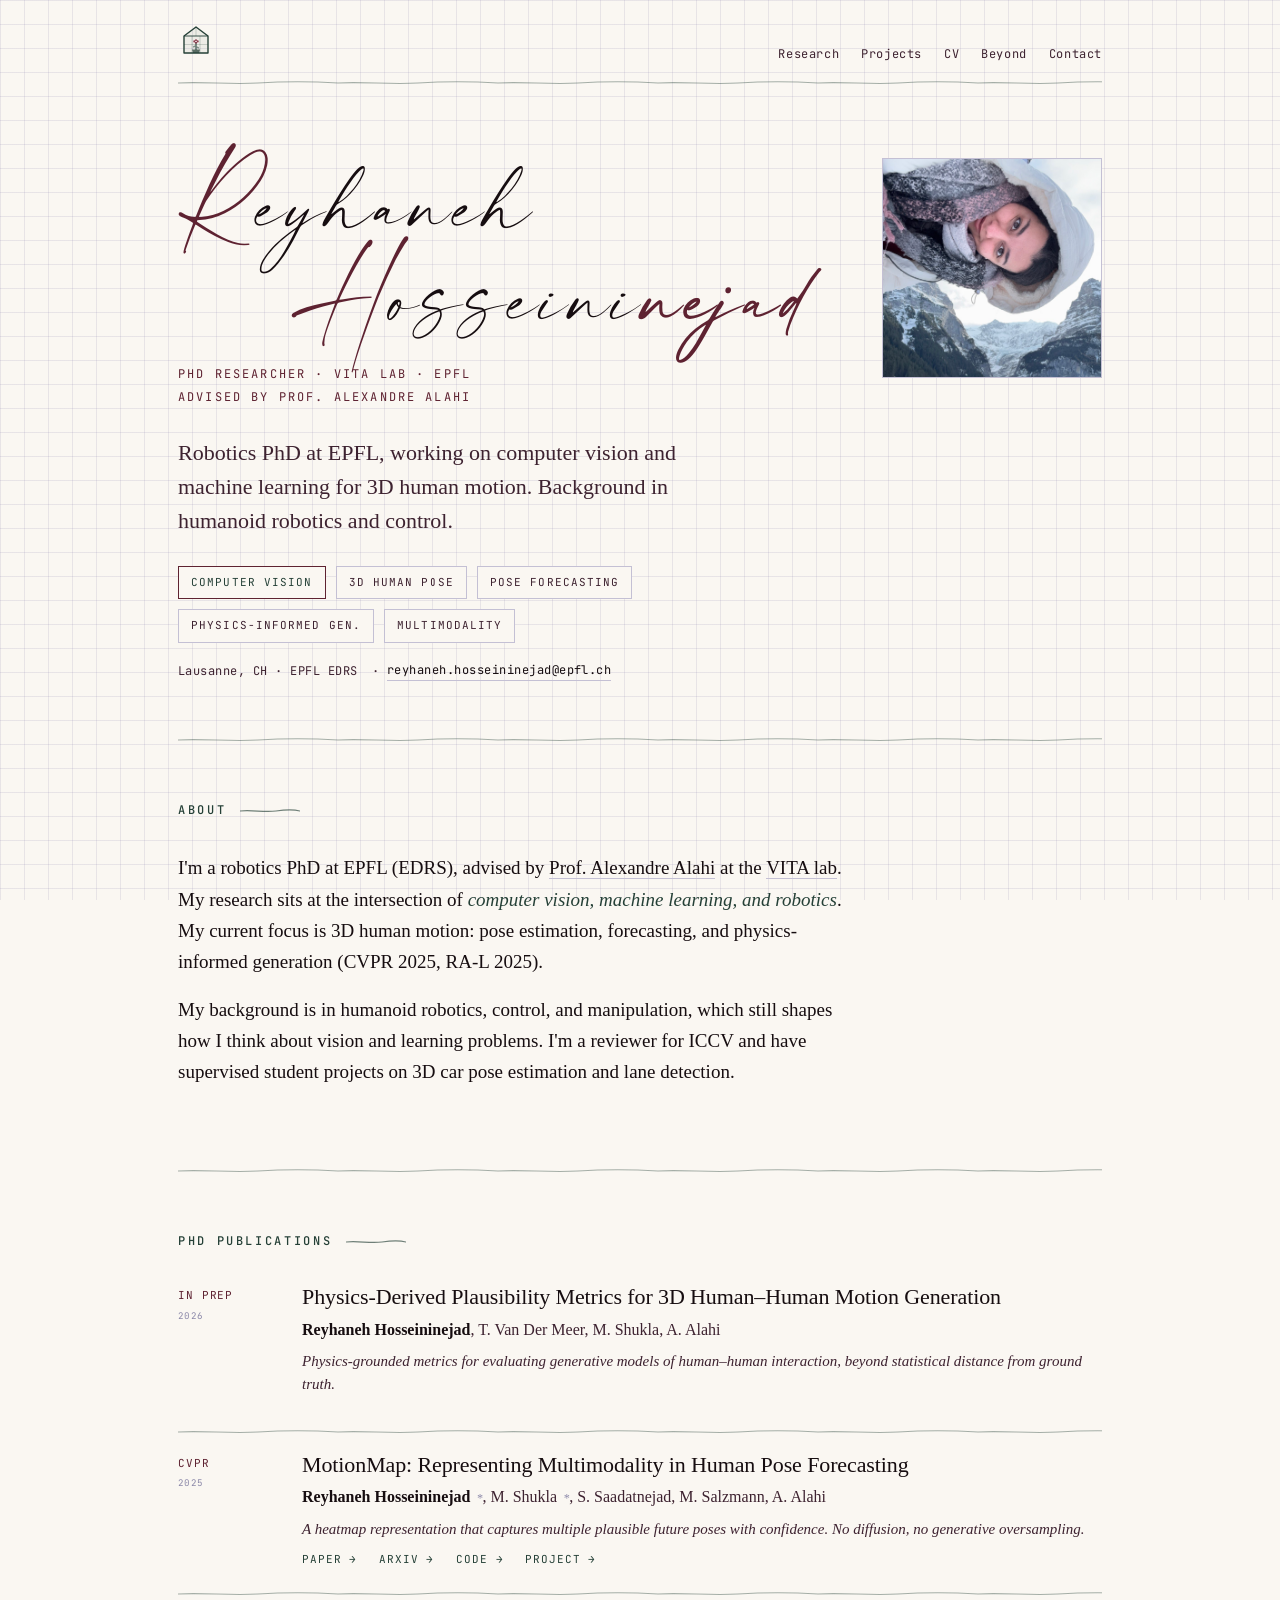
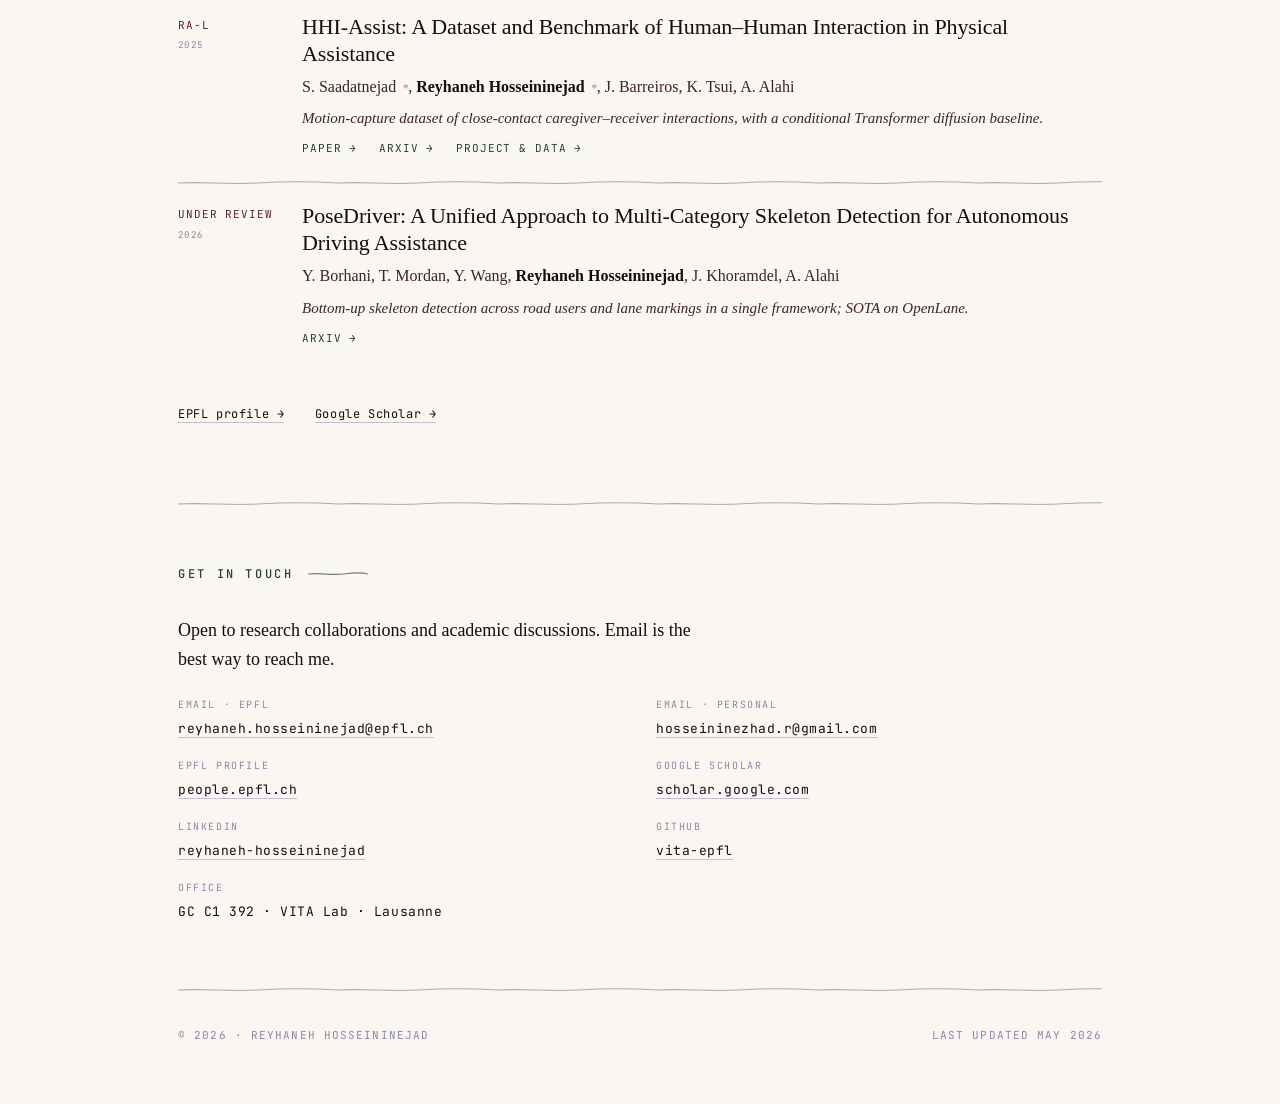
==== index.html @ 46485299 "Update image source in index.html" ====
<!doctype html>
<html lang="en">
<head>
  <meta charset="utf-8" />
  <meta name="viewport" content="width=device-width, initial-scale=1" />
  <title>Reyhaneh Hosseininejad — PhD, EPFL</title>
  <meta name="description" content="Reyhaneh Hosseininejad — Robotics PhD at EPFL VITA Lab. Computer vision and machine learning for 3D human motion: pose estimation, forecasting, and physics-informed generation." />

  <meta property="og:title" content="Reyhaneh Hosseininejad" />
  <meta property="og:description" content="Robotics PhD at EPFL, working on computer vision and machine learning for 3D human motion. CVPR 2025, RA-L 2025." />
  <meta property="og:type" content="website" />

  <link rel="icon" type="image/svg+xml" href="assets/favicon.svg" />
  <link rel="preconnect" href="https://fonts.googleapis.com" />
  <link rel="preconnect" href="https://fonts.gstatic.com" crossorigin />
  <link href="https://fonts.googleapis.com/css2?family=Playfair+Display:ital,wght@0,400;0,500;0,600;1,400&family=JetBrains+Mono:wght@400;500&display=swap" rel="stylesheet" />
  <link rel="stylesheet" href="styles.css" />
</head>

<body>
<div class="wrap">

  <!-- ============ TOP NAV ============ -->
  <header class="topnav">
    <a class="mark home-icon" href="./" style="border-bottom:none;" aria-label="Home">
      <svg width="36" height="36" viewBox="0 0 36 36" fill="none" xmlns="http://www.w3.org/2000/svg" aria-hidden="true">
        <!-- Greenhouse body (pitched roof, glass walls) -->
        <path d="M6 14 L18 5 L30 14 L30 31 L6 31 Z" fill="#254037" opacity="0.06"/>
        <path d="M6 14 L18 5 L30 14 L30 31 L6 31 Z" fill="none" stroke="#254037" stroke-width="1.4" stroke-linejoin="round"/>
        <!-- Eave: where roof meets the walls -->
        <line x1="6" y1="14" x2="30" y2="14" stroke="#254037" stroke-width="0.9"/>
        <!-- Glass panel grid -->
        <line x1="14" y1="14" x2="14" y2="31" stroke="#254037" stroke-width="0.5" opacity="0.45"/>
        <line x1="22" y1="14" x2="22" y2="31" stroke="#254037" stroke-width="0.5" opacity="0.45"/>
        <line x1="6"  y1="22.5" x2="30" y2="22.5" stroke="#254037" stroke-width="0.5" opacity="0.4"/>
        <line x1="18" y1="5"  x2="18" y2="14" stroke="#254037" stroke-width="0.5" opacity="0.4"/>
        <!-- Plant pot -->
        <path d="M14 27.5 L22 27.5 L21 31 L15 31 Z" fill="#254037" opacity="0.75"/>
        <!-- Stem -->
        <line x1="18" y1="27.5" x2="18" y2="20.4" stroke="#254037" stroke-width="1.1" stroke-linecap="round"/>
        <!-- Leaves -->
        <ellipse cx="16.2" cy="24.5" rx="1.5" ry="0.8" fill="#254037" opacity="0.55" transform="rotate(-30 16.2 24.5)"/>
        <ellipse cx="19.8" cy="25.5" rx="1.5" ry="0.8" fill="#254037" opacity="0.55" transform="rotate(30 19.8 25.5)"/>
        <!-- Flower head: 4 petals + center, in the wine accent -->
        <circle cx="18"   cy="18.2" r="1.05" fill="#8a3a4c"/>
        <circle cx="18"   cy="20.6" r="1.05" fill="#8a3a4c"/>
        <circle cx="16.3" cy="19.4" r="1.05" fill="#8a3a4c"/>
        <circle cx="19.7" cy="19.4" r="1.05" fill="#8a3a4c"/>
        <circle cx="18"   cy="19.4" r="0.7"  fill="#faf7f2"/>
      </svg>
    </a>
    <nav class="nav-links">
      <a href="#research">Research</a>
      <a href="projects.html">Projects</a>
      <a href="cv.html">CV</a>
      <a href="beyond.html">Beyond</a>
      <a href="#contact">Contact</a>
    </nav>
  </header>

  <!-- ============ HERO ============ -->
  <section class="hero">
    <div class="hero-layout">
      <div style="flex:1; min-width:280px;">
        <h1 class="name"><span class="name-accent">R</span>eyhaneh<span class="name-line2"><span class="name-accent">H</span>osseini<em>nejad</em></span></h1>
        <div class="eyebrow">PhD Researcher · <a href="https://www.epfl.ch/labs/vita/" target="_blank" rel="noopener" style="border-bottom:none;color:var(--clay-deep);">VITA Lab</a> · EPFL<span class="eyebrow-sub">Advised by <a href="https://people.epfl.ch/alexandre.alahi" target="_blank" rel="noopener" style="border-bottom:none;color:inherit;">Prof. Alexandre Alahi</a></span></div>
        <p class="lede">
          Robotics PhD at EPFL, working on computer vision and machine learning for 3D human motion. Background in humanoid robotics and control.
        </p>
        <div class="interests" style="margin-top:20px;">
          <span class="chip clay">Computer Vision</span>
          <span class="chip">3D Human Pose</span>
          <span class="chip">Pose Forecasting</span>
          <span class="chip">Physics-Informed Gen.</span>
          <span class="chip">Multimodality</span>
        </div>
        <div class="quick" style="margin-top:18px;">
          <span>Lausanne, CH · EPFL EDRS</span>
          <span>· <a href="mailto:reyhaneh.hosseininejad@epfl.ch">reyhaneh.hosseininejad@epfl.ch</a></span>
        </div>
      </div>
      <img
        src="assets/2026-09-03 23.16.52.jpg"
        alt="Reyhaneh Hosseininejad — self-portrait sketch"
        style="
          width:220px; height:220px; flex-shrink:0;
          object-fit:cover; object-position:center top;
          border:1px solid var(--rule);
          display:block; position:relative; z-index:0;
        "
      />
    </div>
  </section>

  <!-- ============ ABOUT ============ -->
  <section id="about" class="prose">
    <h2 class="section-title">About</h2>
    <p>
      I'm a robotics PhD at EPFL (EDRS), advised by <a href="https://people.epfl.ch/alexandre.alahi" target="_blank" rel="noopener">Prof. Alexandre Alahi</a> at the <a href="https://www.epfl.ch/labs/vita/" target="_blank" rel="noopener">VITA lab</a>. My research sits at the intersection of <em>computer vision, machine learning, and robotics</em>. My current focus is 3D human motion: pose estimation, forecasting, and physics-informed generation (CVPR 2025, RA-L 2025).
    </p>
    <p>
      My background is in humanoid robotics, control, and manipulation, which still shapes how I think about vision and learning problems. I'm a reviewer for ICCV and have supervised student projects on 3D car pose estimation and lane detection.
    </p>
  </section>

  <!-- ============ PUBLICATIONS ============ -->
  <section id="research">
    <h2 class="section-title">PhD Publications</h2>

    <article class="pub">
      <div class="venue">In Prep<small>2026</small></div>
      <div>
        <h3 class="title">Physics-Derived Plausibility Metrics for 3D Human–Human Motion Generation</h3>
        <p class="authors"><b>Reyhaneh Hosseininejad</b>, T. Van Der Meer, M. Shukla, A. Alahi</p>
        <p class="pub-abstract">Physics-grounded metrics for evaluating generative models of human–human interaction, beyond statistical distance from ground truth.</p>
      </div>
    </article>

    <article class="pub">
      <div class="venue">CVPR<small>2025</small></div>
      <div>
        <h3 class="title">MotionMap: Representing Multimodality in Human Pose Forecasting</h3>
        <p class="authors"><b>Reyhaneh Hosseininejad</b><span class="equal">*</span>, M. Shukla<span class="equal">*</span>, S. Saadatnejad, M. Salzmann, A. Alahi</p>
        <p class="pub-abstract">A heatmap representation that captures multiple plausible future poses with confidence. No diffusion, no generative oversampling.</p>
        <div class="links">
          <a href="https://openaccess.thecvf.com/content/CVPR2025/html/Hosseininejad_MotionMap_Representing_Multimodality_in_Human_Pose_Forecasting_CVPR_2025_paper.html" target="_blank" rel="noopener">Paper</a>
          <a href="https://arxiv.org/abs/2412.18883" target="_blank" rel="noopener">arXiv</a>
          <a href="https://github.com/vita-epfl/MotionMap" target="_blank" rel="noopener">Code</a>
          <a href="https://www.epfl.ch/labs/vita/research/prediction/motionmap/" target="_blank" rel="noopener">Project</a>
        </div>
      </div>
    </article>

    <article class="pub">
      <div class="venue">RA-L<small>2025</small></div>
      <div>
        <h3 class="title">HHI-Assist: A Dataset and Benchmark of Human–Human Interaction in Physical Assistance</h3>
        <p class="authors">S. Saadatnejad<span class="equal">*</span>, <b>Reyhaneh Hosseininejad</b><span class="equal">*</span>, J. Barreiros, K. Tsui, A. Alahi</p>
        <p class="pub-abstract">Motion-capture dataset of close-contact caregiver–receiver interactions, with a conditional Transformer diffusion baseline.</p>
        <div class="links">
          <a href="https://ieeexplore.ieee.org/document/11071897/" target="_blank" rel="noopener">Paper</a>
          <a href="https://arxiv.org/abs/2509.10096" target="_blank" rel="noopener">arXiv</a>
          <a href="https://sites.google.com/view/hhi-assist/home" target="_blank" rel="noopener">Project &amp; Data</a>
        </div>
      </div>
    </article>

    <article class="pub">
      <div class="venue">Under Review<small>2026</small></div>
      <div>
        <h3 class="title">PoseDriver: A Unified Approach to Multi-Category Skeleton Detection for Autonomous Driving Assistance</h3>
        <p class="authors">Y. Borhani, T. Mordan, Y. Wang, <b>Reyhaneh Hosseininejad</b>, J. Khoramdel, A. Alahi</p>
        <p class="pub-abstract">Bottom-up skeleton detection across road users and lane markings in a single framework; SOTA on OpenLane.</p>
        <div class="links">
          <a href="https://arxiv.org/abs/2603.23215" target="_blank" rel="noopener">arXiv</a>
        </div>
      </div>
    </article>

    <p style="margin-top:36px; font-family:var(--mono); font-size:12px; letter-spacing:0.05em;">
      <a href="https://people.epfl.ch/reyhaneh.hosseininejad" target="_blank" rel="noopener">EPFL profile →</a>
      &nbsp;&nbsp;
      <a href="https://scholar.google.com/scholar?q=Reyhaneh+Hosseininejad" target="_blank" rel="noopener">Google Scholar →</a>
    </p>
  </section>

  <!-- ============ CONTACT ============ -->
  <section id="contact">
    <h2 class="section-title">Get in touch</h2>
    <p class="prose" style="max-width:60ch;">
      Open to research collaborations and academic discussions. Email is the best way to reach me.
    </p>
    <div class="contact-grid" style="margin-top:24px;">
      <div>
        <small>Email · EPFL</small>
        <a href="mailto:reyhaneh.hosseininejad@epfl.ch">reyhaneh.hosseininejad@epfl.ch</a>
      </div>
      <div>
        <small>Email · Personal</small>
        <a href="mailto:hosseininezhad.r@gmail.com">hosseininezhad.r@gmail.com</a>
      </div>
      <div>
        <small>EPFL Profile</small>
        <a href="https://people.epfl.ch/reyhaneh.hosseininejad" target="_blank" rel="noopener">people.epfl.ch</a>
      </div>
      <div>
        <small>Google Scholar</small>
        <a href="https://scholar.google.com/scholar?q=Reyhaneh+Hosseininejad" target="_blank" rel="noopener">scholar.google.com</a>
      </div>
      <div>
        <small>LinkedIn</small>
        <a href="https://www.linkedin.com/in/reyhaneh-hosseininejad-a2b54b138/" target="_blank" rel="noopener">reyhaneh-hosseininejad</a>
      </div>
      <div>
        <small>GitHub</small>
        <a href="https://github.com/vita-epfl" target="_blank" rel="noopener">vita-epfl</a>
      </div>
      <div>
        <small>Office</small>
        GC C1 392 · VITA Lab · Lausanne
      </div>
    </div>
  </section>

  <!-- ============ FOOTER ============ -->
  <footer>
    <div class="row">
      <div>© <span id="year">2026</span> · Reyhaneh Hosseininejad</div>
      <div>Last updated May 2026</div>
    </div>
  </footer>

</div>

<script>
  document.getElementById("year").textContent = new Date().getFullYear();
</script>
</body>
</html>
---- styles.css ----
/* — Custom font: Modernline — */
@font-face {
  font-family: "Modernline";
  src: url("assets/modernline.otf") format("opentype");
  font-weight: 400;
  font-style: normal;
  font-display: swap;
}
@font-face {
  font-family: "Modernline";
  src: url("assets/modernline bold.otf") format("opentype");
  font-weight: 700;
  font-style: normal;
  font-display: swap;
}

:root {
    /* — Light paper background, dark accent (your palette replaces the orangish tones) — */
    --paper:      #faf7f2;   /* base background — warm white */
    --paper-2:    #f0e9dc;   /* elevated surfaces */
    --ink:        #160d10;   /* primary text — wine-tinted near-black */
    --ink-soft:   #3d2230;   /* secondary text — deep wine instead of brown */
    --muted:      #8a87a8;   /* dates, captions — lavender-gray instead of taupe */
    --rule:       #c4c0d4;   /* subtle borders — lavender-tinted */
    --grid-line:  rgba(140,130,170,0.16); /* notebook grid — lavender-gray */

    --clay:       #8a3a4c;   /* primary accent — bright wine (available for emphasis) */
    --clay-deep:  #5e2231;   /* deeper wine — used everywhere visible */
    --moss:       #254037;   /* secondary accent — your forest green */

    /* Two extra colors from your palette, available if you want to use them later:
       --indigo:  #2D2846;
       --navy:    #1E2B4B;
    */

    /* — Type — */
    --display:    "Playfair Display", Georgia, serif;
    --body:       Times, serif;
    --mono:       "JetBrains Mono", ui-monospace, SFMono-Regular, monospace;
    --modernline: "Modernline", "Futura", "Century Gothic", sans-serif;

    --maxw: 980px;

    /* — Hand-drawn fountain-pen divider line (tiled along horizontal rules) — */
    --pen-line: url("data:image/svg+xml,%3Csvg xmlns='http://www.w3.org/2000/svg' width='160' height='6' viewBox='0 0 160 6'%3E%3Cpath d='M0 3 C 26 1.4 52 4.8 80 3 S 134 1.4 160 3' fill='none' stroke='%23254037' stroke-opacity='0.4' stroke-width='1.05' stroke-linecap='round'/%3E%3C/svg%3E");
  }

  /* Notebook grid background */
  html, body { background: var(--paper); }
  body::before {
    content: "";
    position: fixed; inset: 0;
    pointer-events: none;
    z-index: 0;
    background-image:
      linear-gradient(var(--grid-line) 1px, transparent 1px),
      linear-gradient(90deg, var(--grid-line) 1px, transparent 1px);
    background-size: 24px 24px;
    opacity: 1;
  }

  * { box-sizing: border-box; }
  html { scroll-behavior: smooth; }
  body {
    margin: 0;
    color: var(--ink);
    font-family: var(--body);
    font-size: 18px;
    line-height: 1.6;
    font-feature-settings: "ss01", "ss02", "kern";
  }
  main, header, footer, section { position: relative; z-index: 1; }

  a { color: var(--ink); text-decoration: none; border-bottom: 1px solid var(--rule); transition: border-color .15s, color .15s; }
  a:hover { color: var(--moss); border-bottom-color: var(--clay-deep); }

  /* — Layout — */
  .wrap { max-width: var(--maxw); margin: 0 auto; padding: 0 28px; }
  section {
    padding: 64px 0;
    background-image: var(--pen-line);
    background-repeat: repeat-x;
    background-position: top left;
    background-size: 160px 6px;
  }
  section:first-of-type { background-image: none; }

  /* — Top nav — */
  .topnav {
    display: flex; justify-content: space-between; align-items: baseline;
    padding: 22px 0;
    background-image: var(--pen-line);
    background-repeat: repeat-x;
    background-position: bottom left;
    background-size: 160px 6px;
  }
  .mark {
    font-family: var(--display);
    font-weight: 600;
    font-size: 20px; letter-spacing: -0.01em;
  }
  .mark .dot { color: var(--clay-deep); }

  /* Home icon (house + flower) */
  .home-icon { display: inline-flex; align-items: center; }
  .home-icon svg { transition: transform .3s cubic-bezier(.34,1.56,.64,1); }
  .home-icon:hover svg { transform: scale(1.18); }
  .nav-links { display: flex; gap: 22px; font-family: var(--mono); font-size: 12px; letter-spacing: 0.05em; }
  .nav-links a { border-bottom: none; color: var(--ink-soft); }
  .nav-links a:hover { color: var(--moss); }

  /* — Hero — */
  .hero { padding: 72px 0 56px; }
  .hero-layout {
    display: flex;
    align-items: flex-start;
    gap: 48px;
    flex-wrap: wrap;
  }
  .hero-layout > div { position: relative; z-index: 1; flex: 1; min-width: 280px; }
  .hero-layout > img { flex-shrink: 0; position: relative; z-index: 0; }
  .eyebrow {
    font-family: var(--mono);
    font-size: 12px; letter-spacing: 0.18em; text-transform: uppercase;
    color: var(--clay-deep);
    margin-bottom: 28px;
  }

  .eyebrow-sub { display: block; margin-top: 4px; }

  h1.name {
    font-family: var(--modernline);
    font-size: clamp(38px, 6vw, 72px);
    line-height: 1.25;
    letter-spacing: 0.04em;
    margin: 0 0 24px;
    font-weight: 400;
  }
  h1.name em {
    font-style: normal;
    font-weight: 700;
    color: var(--clay-deep);
  }
  .name-accent { color: var(--clay-deep); }
  .name-line2 { display: block; padding-left: 1.55em; }

  .lede {
    font-family: var(--body);
    font-size: clamp(18px, 2vw, 22px);
    line-height: 1.55;
    color: var(--ink-soft);
    max-width: 520px;
    margin: 0 0 28px;
  }

  .quick {
    display: flex; flex-wrap: wrap; gap: 10px 14px;
    font-family: var(--mono); font-size: 12px; letter-spacing: 0.04em;
    color: var(--ink-soft);
  }
  .quick span { display: inline-flex; align-items: center; gap: 8px; }
  .quick .pip { width: 6px; height: 6px; background: var(--moss); display: inline-block; border-radius: 50%; }

  /* — Section heads — */
  h2.section-title {
    font-family: var(--mono);
    font-size: 12px; letter-spacing: 0.22em; text-transform: uppercase;
    color: var(--moss);
    margin: 0 0 32px;
    font-weight: 500;
  }
  h2.section-title::after {
    content: ""; display: inline-block; width: 60px; height: 6px;
    background-image: url("data:image/svg+xml,%3Csvg xmlns='http://www.w3.org/2000/svg' width='60' height='6' viewBox='0 0 60 6'%3E%3Cpath d='M0 3 C 12 1.4 24 4.8 36 3 S 54 1.4 60 3' fill='none' stroke='%23254037' stroke-width='1.2' stroke-linecap='round'/%3E%3C/svg%3E");
    background-repeat: no-repeat; background-size: contain;
    vertical-align: middle; margin-left: 14px; opacity: .65;
  }

  /* — About / Currently — */
  .prose p { font-size: 19px; line-height: 1.65; color: var(--ink); margin: 0 0 16px; max-width: 70ch; }
  .prose p em { color: var(--moss); font-style: italic; }

  .currently {
    margin-top: 28px;
    padding: 22px 24px;
    border-left: 2px solid var(--clay-deep);
    background: rgba(138, 58, 76, 0.05);
  }
  .currently h3 {
    font-family: var(--mono); font-size: 11px; letter-spacing: 0.2em; text-transform: uppercase;
    color: var(--moss); margin: 0 0 8px; font-weight: 500;
  }
  .currently p { margin: 4px 0; font-size: 17px; }
  .currently .when { font-family: var(--mono); font-size: 11px; color: var(--muted); margin-right: 10px; }

  /* — Publications — */
  .pub {
    display: grid;
    grid-template-columns: 100px 1fr;
    gap: 24px;
    padding: 22px 0;
    background-image: var(--pen-line);
    background-repeat: repeat-x;
    background-position: top left;
    background-size: 160px 6px;
  }
  .pub:first-of-type { background-image: none; padding-top: 0; }
  .pub .venue {
    font-family: var(--mono); font-size: 11px; letter-spacing: 0.08em;
    color: var(--clay-deep); text-transform: uppercase; padding-top: 4px;
  }
  .pub .venue small { display: block; color: var(--muted); margin-top: 4px; letter-spacing: 0.04em; }
  .pub .title {
    font-family: var(--body);
    font-weight: 500;
    font-size: 22px; line-height: 1.25; margin: 0 0 6px; letter-spacing: -0.005em;
  }
  .pub .authors { color: var(--ink-soft); font-size: 16px; margin: 0 0 8px; }
  .pub .authors b { color: var(--ink); font-weight: 600; }
  .pub .links { font-family: var(--mono); font-size: 11px; letter-spacing: 0.08em; text-transform: uppercase; }
  .pub .links a { border-bottom: none; color: var(--moss); margin-right: 14px; }
  .pub .links a::after { content: " →"; }
  .pub .equal { color: var(--muted); font-size: 12px; font-style: italic; margin-left: 6px; }
  .pub-abstract { color: var(--ink-soft); font-size: 15px; line-height: 1.55; margin: 4px 0 10px; font-style: italic; }

  /* — Experience / Teaching: compact list — */
  .stack { display: grid; gap: 18px; }
  .row {
    display: grid; grid-template-columns: 140px 1fr; gap: 24px;
    padding-bottom: 18px;
    background-image: var(--pen-line);
    background-repeat: repeat-x;
    background-position: bottom left;
    background-size: 160px 6px;
  }
  .row:last-child { background-image: none; }
  .row .when { font-family: var(--mono); font-size: 12px; letter-spacing: 0.04em; color: var(--muted); padding-top: 4px; }
  .row .what h4 { font-family: var(--display); font-weight: 500; font-size: 19px; margin: 0 0 4px; letter-spacing: -0.005em; }
  .row .what p { margin: 0; color: var(--ink-soft); font-size: 16px; }
  .row .what .where { font-style: italic; color: var(--moss); }

  /* — Beyond the lab: gallery grid — */
  .beyond p.intro { font-size: 19px; color: var(--ink); max-width: 70ch; margin: 0 0 28px; }
  .gallery { display: grid; grid-template-columns: repeat(3, 1fr); gap: 14px; }
  .tile {
    aspect-ratio: 1 / 1;
    background: var(--paper-2);
    border: 1px solid var(--rule);
    display: flex; align-items: center; justify-content: center;
    color: var(--muted);
    font-family: var(--mono); font-size: 11px; letter-spacing: 0.1em; text-transform: uppercase;
    position: relative; overflow: hidden;
  }
  .tile span { padding: 12px; text-align: center; }
  .tile::after {
    content: ""; position: absolute; inset: 6px;
    border: 1px dashed var(--rule);
    pointer-events: none;
  }
  /* When you add real images, just do: <div class="tile"><img src="..." alt=""></div> */
  .tile img { width: 100%; height: 100%; object-fit: cover; display: block; }
  .tile img + ::after, .tile:has(img)::after { display: none; }

  .interests {
    display: flex; flex-wrap: wrap; gap: 10px;
    margin-top: 28px;
  }
  .chip {
    font-family: var(--mono); font-size: 11px; letter-spacing: 0.1em; text-transform: uppercase;
    padding: 7px 12px; border: 1px solid var(--rule); color: var(--ink-soft);
    background: var(--paper);
  }
  .chip.clay { color: var(--moss); border-color: var(--clay-deep); }

  /* — Contact — */
  .contact-grid {
    display: grid; grid-template-columns: repeat(2, 1fr); gap: 18px 32px;
    font-family: var(--mono); font-size: 13px; letter-spacing: 0.04em;
  }
  .contact-grid div small { display: block; color: var(--muted); text-transform: uppercase; letter-spacing: 0.16em; font-size: 10px; margin-bottom: 6px; }
  .contact-grid a { color: var(--ink); }

  /* — Footer — */
  footer {
    padding: 40px 0 60px;
    background-image: var(--pen-line);
    background-repeat: repeat-x;
    background-position: top left;
    background-size: 160px 6px;
  }
  footer .row { display: flex; justify-content: space-between; font-family: var(--mono); font-size: 11px; letter-spacing: 0.1em; text-transform: uppercase; color: var(--muted); border: 0; padding: 0; grid-template-columns: none; background-image: none; }

  /* — Stagger reveal on load — */
  @keyframes rise { from { opacity: 0; transform: translateY(8px); } to { opacity: 1; transform: none; } }
  .hero > * { animation: rise .7s ease both; }
  .hero .eyebrow { animation-delay: .05s; }
  .hero h1.name  { animation-delay: .15s; }
  .hero .lede    { animation-delay: .30s; }
  .hero .quick   { animation-delay: .45s; }

  /* — Responsive — */
  @media (max-width: 720px) {
    .pub { grid-template-columns: 1fr; gap: 6px; }
    .pub .venue { padding-top: 0; }
    .row { grid-template-columns: 1fr; gap: 4px; }
    .row .when { padding-top: 0; }
    .gallery { grid-template-columns: repeat(2, 1fr); }
    .contact-grid { grid-template-columns: 1fr; }
    .nav-links { gap: 14px; }
    body { font-size: 17px; }
  }

/* ─────────────────────────────────────────────
   Additions for subpages (beyond.html, cv.html)
   ───────────────────────────────────────────── */

/* Active nav link */
.nav-links a.active { color: var(--clay-deep); }

/* Page header (used on subpages, smaller than hero) */
.page-head { padding: 56px 0 40px; }
.page-head h1 {
  font-family: var(--modernline);
  font-size: clamp(40px, 6vw, 64px);
  line-height: 1.15;
  letter-spacing: 0.04em;
  margin: 8px 0 16px;
  font-weight: 400;
}
/* For pages whose title is long/technical and needs serif legibility — uses the
   same family as .project-title (Playfair Display) but sized for a page header. */
.page-head h1.serif {
  font-family: var(--display);
  font-weight: 500;
  font-size: clamp(30px, 4.6vw, 46px);
  letter-spacing: -0.005em;
  line-height: 1.2;
}
.page-head p.lede {
  font-family: var(--display);
  font-weight: 400;
  font-size: clamp(19px, 2.2vw, 22px);
  line-height: 1.4;
  color: var(--ink-soft);
  max-width: 60ch;
  margin: 0;
}

/* CV page: compact lists */
.cv-section { padding: 36px 0; }

.cv-item {
  display: grid;
  grid-template-columns: 130px 1fr;
  gap: 24px;
  padding: 14px 0;
  background-image: var(--pen-line);
  background-repeat: repeat-x;
  background-position: top left;
  background-size: 160px 6px;
}
.cv-item:first-of-type { background-image: none; padding-top: 4px; }
.cv-item .when {
  font-family: var(--mono); font-size: 12px; letter-spacing: 0.04em;
  color: var(--muted); padding-top: 4px;
}
.cv-item h4 {
  font-family: var(--display);
  font-weight: 500;
  font-size: 18px; margin: 0 0 4px; letter-spacing: -0.005em;
}
.cv-item .where { color: var(--moss); font-style: italic; }
.cv-item p { margin: 4px 0; color: var(--ink-soft); font-size: 15.5px; line-height: 1.55; }
.cv-item ul { margin: 8px 0 0; padding-left: 18px; color: var(--ink-soft); font-size: 15.5px; line-height: 1.55; }
.cv-item ul li { margin-bottom: 4px; }

/* Skills as labeled rows */
.skill-row {
  display: grid; grid-template-columns: 180px 1fr; gap: 24px;
  padding: 10px 0;
  background-image: var(--pen-line);
  background-repeat: repeat-x;
  background-position: top left;
  background-size: 160px 6px;
}
.skill-row:first-of-type { background-image: none; }
.skill-row .label {
  font-family: var(--mono); font-size: 11px; letter-spacing: 0.12em;
  text-transform: uppercase; color: var(--clay-deep); padding-top: 4px;
}
.skill-row .values { color: var(--ink); font-size: 16px; }

/* Print styles for the CV page */
@media print {
  body::before { display: none; }
  .topnav, footer, .print-hide { display: none !important; }
  body { font-size: 11pt; color: #000; background: #fff; }
  a { color: #000; border-bottom: none; }
  .wrap { max-width: 100%; padding: 0; }
  section, .cv-section { padding: 12pt 0; page-break-inside: avoid; }
}

@media (max-width: 720px) {
  .cv-item, .skill-row { grid-template-columns: 1fr; gap: 4px; }
  .cv-item .when, .skill-row .label { padding-top: 0; }
}

/* ─────────────────────────────────────────────
   Projects page
   ───────────────────────────────────────────── */

.projects-group { margin-top: 32px; }
.projects-group:first-of-type { margin-top: 0; }
.projects-group h3.group-title {
  font-family: var(--mono);
  font-size: 11px; letter-spacing: 0.18em; text-transform: uppercase;
  color: var(--ink-soft); font-weight: 500;
  margin: 0 0 18px;
}

.projects-grid {
  display: grid;
  grid-template-columns: repeat(2, 1fr);
  gap: 24px;
}

.project {
  background: var(--paper-2);
  border: 1px solid var(--rule);
  display: flex; flex-direction: column;
  overflow: hidden;
  transition: transform .25s ease, border-color .25s ease, box-shadow .25s ease;
}
.project:hover {
  transform: translateY(-2px);
  border-color: var(--clay-deep);
  box-shadow: 0 12px 28px -18px rgba(64,37,46,0.35);
}

.project-cover {
  aspect-ratio: 16 / 9;
  display: flex; align-items: flex-end; padding: 16px 18px;
  font-family: var(--mono); font-size: 11px; letter-spacing: 0.15em; text-transform: uppercase;
  color: var(--paper); /* cream on dark cover */
  position: relative;
  overflow: hidden;
}
.project-cover.is-clay  { background: linear-gradient(140deg, #8a3a4c, #5e2231); }
.project-cover.is-moss  { background: linear-gradient(140deg, #254037, #1a2e27); }
.project-cover.is-indigo{ background: linear-gradient(140deg, #2D2846, #1E2B4B); }
.project-cover.is-navy  { background: linear-gradient(140deg, #1E2B4B, #5e2231); }
.project-cover.is-mix   { background: linear-gradient(140deg, #8a3a4c 0%, #2D2846 100%); }
.project-cover.is-mix2  { background: linear-gradient(140deg, #254037 0%, #2D2846 100%); }

.project-cover .badge {
  position: absolute; top: 14px; left: 18px;
  font-family: var(--mono); font-size: 10px; letter-spacing: 0.18em; text-transform: uppercase;
  color: rgba(246,239,228,0.6);
}

/* Real figure as cover image */
.project-cover img.project-img {
  position: absolute; inset: 0; width: 100%; height: 100%; object-fit: cover;
  z-index: 0;
}
/* White-on-figure scrim so the badge + label stay readable over paper-coloured figures */
.project-cover:has(img.project-img)::before {
  content: ""; position: absolute; inset: 0; z-index: 1; pointer-events: none;
  background: linear-gradient(180deg,
    rgba(20,9,12,0.55) 0%, rgba(20,9,12,0.12) 32%,
    rgba(20,9,12,0.18) 64%, rgba(20,9,12,0.78) 100%);
}
.project-cover .badge, .project-cover > span { position: relative; z-index: 2; }

.project-body { padding: 18px 20px 22px; }
.project-meta {
  font-family: var(--mono); font-size: 11px; letter-spacing: 0.08em;
  color: var(--muted); margin-bottom: 6px;
}
.project-title {
  font-family: var(--display);
  font-weight: 500;
  font-size: 22px; line-height: 1.2; margin: 0 0 8px;
  letter-spacing: -0.005em;
}
.project-desc {
  margin: 0 0 12px;
  color: var(--ink-soft); font-size: 15.5px; line-height: 1.55;
}
.project-links {
  font-family: var(--mono); font-size: 11px; letter-spacing: 0.08em; text-transform: uppercase;
  display: flex; flex-wrap: wrap; gap: 14px;
}
.project-links a { border-bottom: none; color: var(--moss); }
.project-links a:hover { color: var(--clay-deep); }
.project-links a::after { content: " →"; }

.project-tags { display: flex; flex-wrap: wrap; gap: 6px; margin-bottom: 12px; }
.project-tags .tag {
  font-family: var(--mono); font-size: 10px; letter-spacing: 0.1em; text-transform: uppercase;
  color: var(--ink-soft); padding: 3px 8px;
  border: 1px solid var(--rule); background: var(--paper);
}

@media (max-width: 720px) {
  .projects-grid { grid-template-columns: 1fr; gap: 18px; }
}

/* ─────────────────────────────────────────────
   Thesis page (thesis.html)
   ───────────────────────────────────────────── */

.note {
  margin: 8px 0 0;
  padding: 16px 20px;
  background: var(--paper-2);
  border-left: 2px solid var(--moss);
  font-size: 14px; line-height: 1.55; color: var(--ink-soft);
}
.note b { color: var(--ink); font-weight: 600; }

.envs { display: grid; grid-template-columns: 1fr 1fr; gap: 18px; margin: 8px 0 4px; }
.env {
  position: relative; overflow: hidden;
  padding: 22px 22px 18px;
  background: var(--paper-2);
  border: 1px solid var(--rule);
}
.env.one { border-left: 2px solid var(--ink-soft); }
.env.two { border-left: 2px solid var(--moss); }
.env .tag {
  font-family: var(--mono); font-size: 11px; letter-spacing: 0.15em;
  text-transform: uppercase; color: var(--ink-soft); margin: 0 0 8px;
}
.env.two .tag { color: var(--moss); }
.env h3 {
  font-family: var(--display); font-weight: 500;
  font-size: 19px; margin: 0 0 6px; letter-spacing: -0.005em;
}
.env .role { font-size: 14px; color: var(--ink-soft); margin: 0 0 14px; }
.env .flow {
  font-family: var(--mono); font-size: 12.5px; line-height: 1.85;
  color: var(--ink); background: var(--paper);
  border: 1px solid var(--rule); padding: 10px 14px;
}
.env .flow .hl { color: var(--clay-deep); font-weight: 600; }
.env .micro {
  display: inline-block; margin-top: 14px;
  font-family: var(--mono); font-size: 11px; letter-spacing: 0.12em;
  text-transform: uppercase; color: var(--ink-soft);
}
.env.two .micro { color: var(--moss); }

figure { margin: 24px 0; }
figure img {
  width: 100%; height: auto; display: block;
  border: 1px solid var(--rule); background: #fff;
}
figcaption {
  font-family: var(--mono); font-size: 12px; line-height: 1.55;
  color: var(--muted); margin-top: 10px;
}
figcaption b { color: var(--ink-soft); font-weight: 600; }
.fig-row { display: grid; grid-template-columns: 1fr 1fr; gap: 18px; align-items: start; }
.fig-row figure { margin: 0; }

/* Wraps an <img> so we can overlay an English label band over the original
   figure's Farsi caption strip — same idea as the LaTeX overlayimg{} macro. */
.fig-wrap { position: relative; line-height: 0; }
.fig-wrap img { display: block; }
.fig-wrap .fig-cover {
  position: absolute; left: 1px; right: 1px; bottom: 1px;
  background: #fff;
  display: flex; align-items: center;
  font-family: var(--mono); font-size: 12px; color: var(--ink);
  line-height: 1.2;
}
.fig-wrap .fig-cover span { flex: 1; text-align: center; }

.find { list-style: none; padding: 0; margin: 6px 0 0; }
.find li {
  padding: 16px 0;
  display: grid; grid-template-columns: 28px 1fr; gap: 14px; align-items: start;
  background-image: var(--pen-line);
  background-repeat: repeat-x;
  background-position: top left;
  background-size: 160px 6px;
}
.find li:first-child { background-image: none; padding-top: 6px; }
.find .k {
  font-family: var(--mono); font-size: 13px; color: var(--moss); font-weight: 600;
}
.find b { font-weight: 600; color: var(--ink); }

.thesis-links { display: flex; flex-wrap: wrap; gap: 14px; margin-top: 18px;
  font-family: var(--mono); font-size: 12px; letter-spacing: 0.06em; text-transform: uppercase; }
.thesis-links a { border-bottom: none; color: var(--moss); }
.thesis-links a::after { content: " →"; }

@media (max-width: 720px) {
  .envs, .fig-row { grid-template-columns: 1fr; }
}
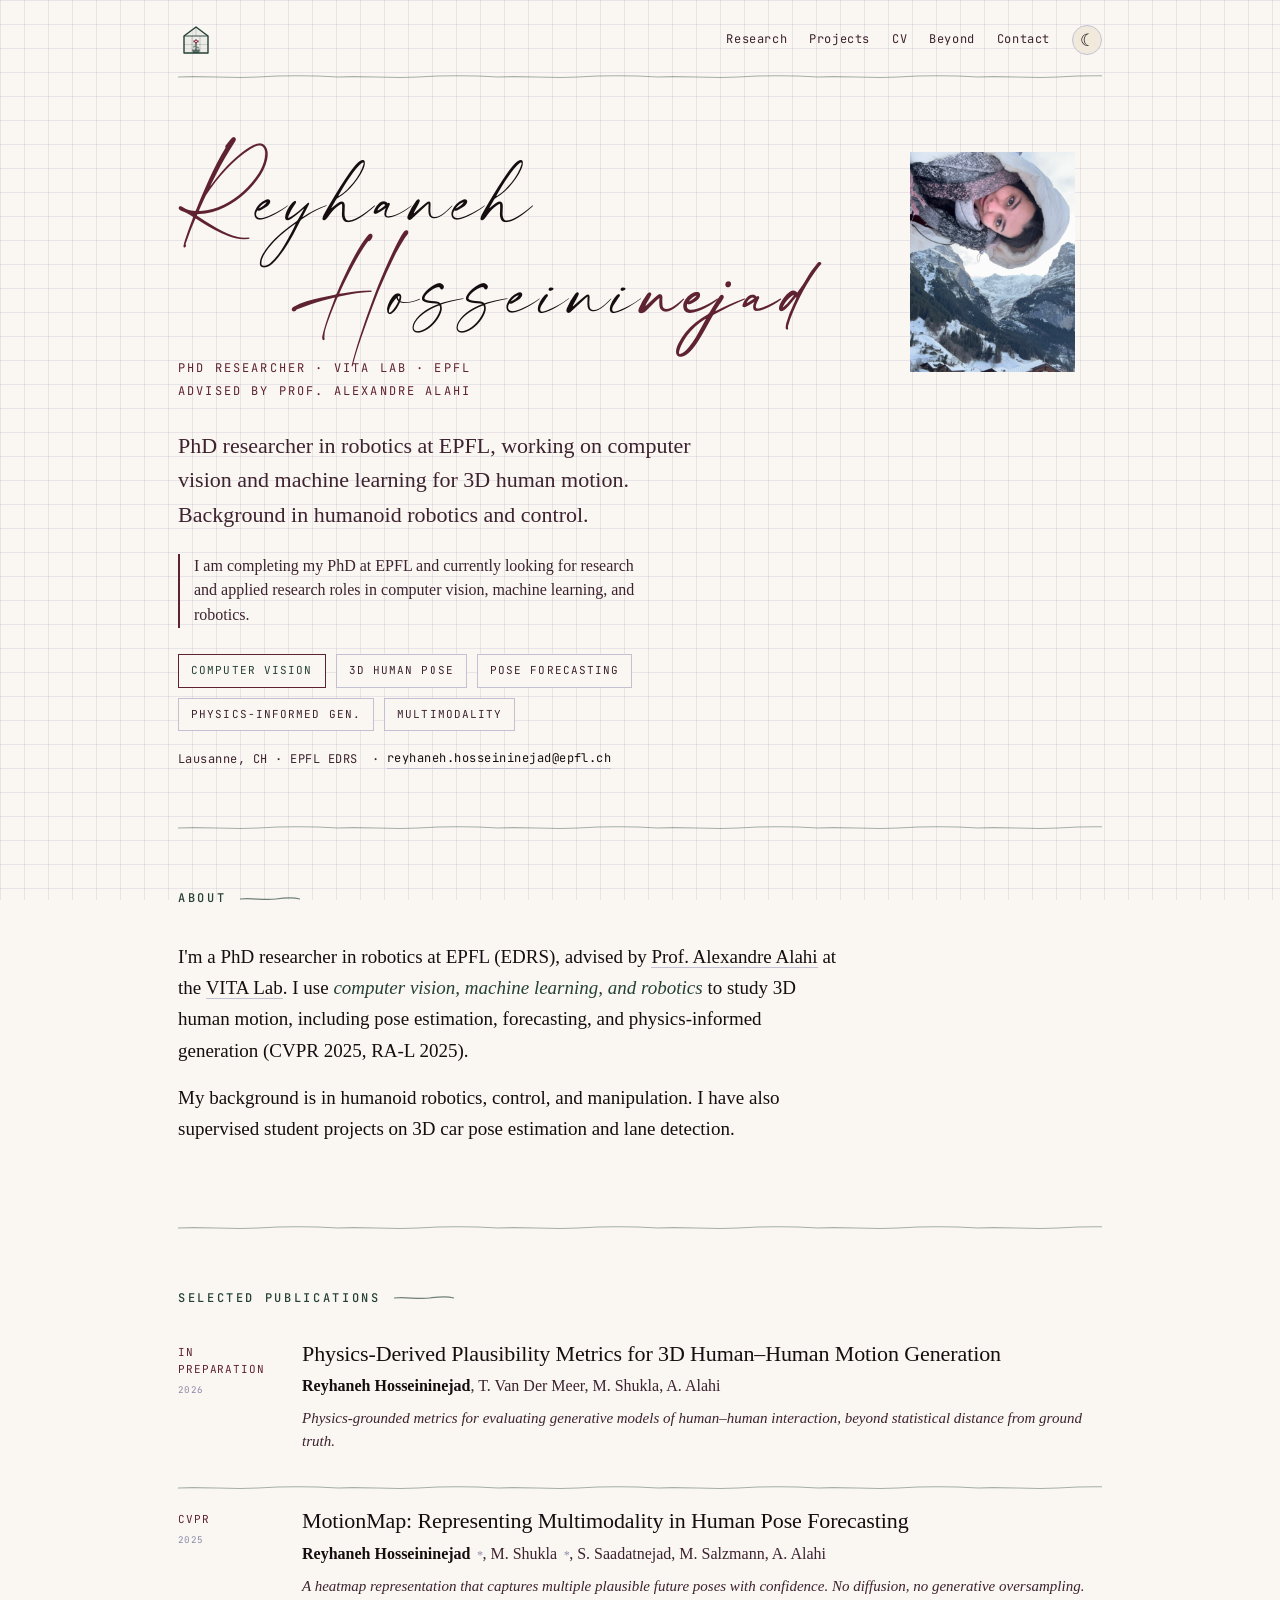
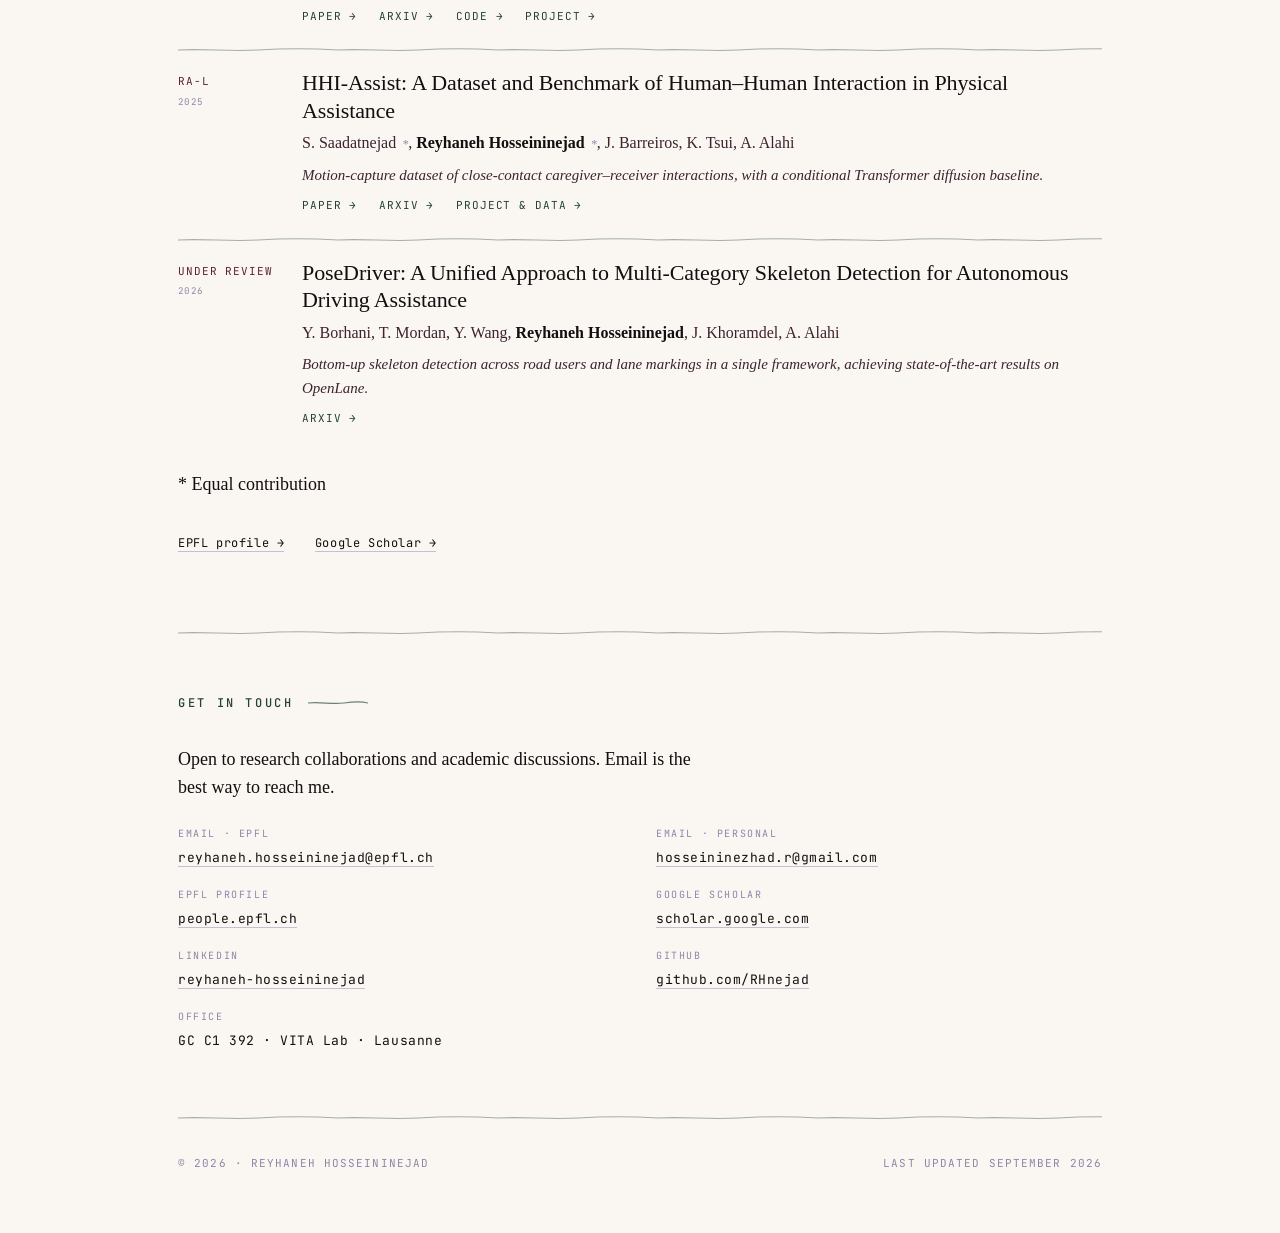
==== commit 21f4de55: "dark theme" ====
--- a/index.html
+++ b/index.html
@@ -3,17 +3,18 @@
 <head>
   <meta charset="utf-8" />
   <meta name="viewport" content="width=device-width, initial-scale=1" />
-  <title>Reyhaneh Hosseininejad — PhD, EPFL</title>
-  <meta name="description" content="Reyhaneh Hosseininejad — Robotics PhD at EPFL VITA Lab. Computer vision and machine learning for 3D human motion: pose estimation, forecasting, and physics-informed generation." />
+  <title>Reyhaneh Hosseininejad | PhD Researcher at EPFL</title>
+  <meta name="description" content="Reyhaneh Hosseininejad is a PhD researcher in robotics at EPFL's VITA Lab, working on computer vision and machine learning for 3D human motion." />
 
   <meta property="og:title" content="Reyhaneh Hosseininejad" />
-  <meta property="og:description" content="Robotics PhD at EPFL, working on computer vision and machine learning for 3D human motion. CVPR 2025, RA-L 2025." />
+  <meta property="og:description" content="PhD researcher in robotics at EPFL, working on computer vision and machine learning for 3D human motion. CVPR 2025, RA-L 2025." />
   <meta property="og:type" content="website" />
 
   <link rel="icon" type="image/svg+xml" href="assets/favicon.svg" />
   <link rel="preconnect" href="https://fonts.googleapis.com" />
   <link rel="preconnect" href="https://fonts.gstatic.com" crossorigin />
-  <link href="https://fonts.googleapis.com/css2?family=Playfair+Display:ital,wght@0,400;0,500;0,600;1,400&family=JetBrains+Mono:wght@400;500&display=swap" rel="stylesheet" />
+  <link href="https://fonts.googleapis.com/css2?family=Playfair+Display:ital,wght@0,400;0,500;0,600;1,400&amp;family=JetBrains+Mono:wght@400;500&amp;display=swap" rel="stylesheet" />
+  <script src="theme.js"></script>
   <link rel="stylesheet" href="styles.css" />
 </head>
 
@@ -65,7 +66,10 @@
         <h1 class="name"><span class="name-accent">R</span>eyhaneh<span class="name-line2"><span class="name-accent">H</span>osseini<em>nejad</em></span></h1>
         <div class="eyebrow">PhD Researcher · <a href="https://www.epfl.ch/labs/vita/" target="_blank" rel="noopener" style="border-bottom:none;color:var(--clay-deep);">VITA Lab</a> · EPFL<span class="eyebrow-sub">Advised by <a href="https://people.epfl.ch/alexandre.alahi" target="_blank" rel="noopener" style="border-bottom:none;color:inherit;">Prof. Alexandre Alahi</a></span></div>
         <p class="lede">
-          Robotics PhD at EPFL, working on computer vision and machine learning for 3D human motion. Background in humanoid robotics and control.
+          PhD researcher in robotics at EPFL, working on computer vision and machine learning for 3D human motion. Background in humanoid robotics and control.
+        </p>
+        <p class="job-status">
+          I am completing my PhD at EPFL and currently looking for research and applied research roles in computer vision, machine learning, and robotics.
         </p>
         <div class="interests" style="margin-top:20px;">
           <span class="chip clay">Computer Vision</span>
@@ -80,12 +84,11 @@
         </div>
       </div>
       <img
-        src="assets/2026-09-03 23.16.52.jpg"
-        alt="Reyhaneh Hosseininejad — self-portrait sketch"
+        src="assets/2026-09-03%2023.16.52.jpg?v=20260903"
+        alt="Reyhaneh Hosseininejad in the mountains"
         style="
           width:220px; height:220px; flex-shrink:0;
-          object-fit:cover; object-position:center top;
-          border:1px solid var(--rule);
+          object-fit:contain; object-position:center;
           display:block; position:relative; z-index:0;
         "
       />
@@ -96,19 +99,19 @@
   <section id="about" class="prose">
     <h2 class="section-title">About</h2>
     <p>
-      I'm a robotics PhD at EPFL (EDRS), advised by <a href="https://people.epfl.ch/alexandre.alahi" target="_blank" rel="noopener">Prof. Alexandre Alahi</a> at the <a href="https://www.epfl.ch/labs/vita/" target="_blank" rel="noopener">VITA lab</a>. My research sits at the intersection of <em>computer vision, machine learning, and robotics</em>. My current focus is 3D human motion: pose estimation, forecasting, and physics-informed generation (CVPR 2025, RA-L 2025).
+      I'm a PhD researcher in robotics at EPFL (EDRS), advised by <a href="https://people.epfl.ch/alexandre.alahi" target="_blank" rel="noopener">Prof. Alexandre Alahi</a> at the <a href="https://www.epfl.ch/labs/vita/" target="_blank" rel="noopener">VITA Lab</a>. I use <em>computer vision, machine learning, and robotics</em> to study 3D human motion, including pose estimation, forecasting, and physics-informed generation (CVPR 2025, RA-L 2025).
     </p>
     <p>
-      My background is in humanoid robotics, control, and manipulation, which still shapes how I think about vision and learning problems. I'm a reviewer for ICCV and have supervised student projects on 3D car pose estimation and lane detection.
+      My background is in humanoid robotics, control, and manipulation. I have also supervised student projects on 3D car pose estimation and lane detection.
     </p>
   </section>
 
   <!-- ============ PUBLICATIONS ============ -->
   <section id="research">
-    <h2 class="section-title">PhD Publications</h2>
-
-    <article class="pub">
-      <div class="venue">In Prep<small>2026</small></div>
+    <h2 class="section-title">Selected Publications</h2>
+
+    <article class="pub">
+      <div class="venue">In Preparation<small>2026</small></div>
       <div>
         <h3 class="title">Physics-Derived Plausibility Metrics for 3D Human–Human Motion Generation</h3>
         <p class="authors"><b>Reyhaneh Hosseininejad</b>, T. Van Der Meer, M. Shukla, A. Alahi</p>
@@ -150,12 +153,14 @@
       <div>
         <h3 class="title">PoseDriver: A Unified Approach to Multi-Category Skeleton Detection for Autonomous Driving Assistance</h3>
         <p class="authors">Y. Borhani, T. Mordan, Y. Wang, <b>Reyhaneh Hosseininejad</b>, J. Khoramdel, A. Alahi</p>
-        <p class="pub-abstract">Bottom-up skeleton detection across road users and lane markings in a single framework; SOTA on OpenLane.</p>
+        <p class="pub-abstract">Bottom-up skeleton detection across road users and lane markings in a single framework, achieving state-of-the-art results on OpenLane.</p>
         <div class="links">
           <a href="https://arxiv.org/abs/2603.23215" target="_blank" rel="noopener">arXiv</a>
         </div>
       </div>
     </article>
+
+    <p class="authors" style="margin-top:20px;"><span class="equal">*</span> Equal contribution</p>
 
     <p style="margin-top:36px; font-family:var(--mono); font-size:12px; letter-spacing:0.05em;">
       <a href="https://people.epfl.ch/reyhaneh.hosseininejad" target="_blank" rel="noopener">EPFL profile →</a>
@@ -193,7 +198,7 @@
       </div>
       <div>
         <small>GitHub</small>
-        <a href="https://github.com/vita-epfl" target="_blank" rel="noopener">vita-epfl</a>
+        <a href="https://github.com/RHnejad" target="_blank" rel="noopener">github.com/RHnejad</a>
       </div>
       <div>
         <small>Office</small>
@@ -206,7 +211,7 @@
   <footer>
     <div class="row">
       <div>© <span id="year">2026</span> · Reyhaneh Hosseininejad</div>
-      <div>Last updated May 2026</div>
+      <div>Last updated September 2026</div>
     </div>
   </footer>
 
--- a/styles.css
+++ b/styles.css
@@ -27,6 +27,9 @@
     --clay:       #8a3a4c;   /* primary accent — bright wine (available for emphasis) */
     --clay-deep:  #5e2231;   /* deeper wine — used everywhere visible */
     --moss:       #254037;   /* secondary accent — your forest green */
+    --cover-text: #f6efe4;
+    --figure-bg:  #ffffff;
+    --figure-ink: #160d10;
 
     /* Two extra colors from your palette, available if you want to use them later:
        --indigo:  #2D2846;
@@ -43,6 +46,22 @@
 
     /* — Hand-drawn fountain-pen divider line (tiled along horizontal rules) — */
     --pen-line: url("data:image/svg+xml,%3Csvg xmlns='http://www.w3.org/2000/svg' width='160' height='6' viewBox='0 0 160 6'%3E%3Cpath d='M0 3 C 26 1.4 52 4.8 80 3 S 134 1.4 160 3' fill='none' stroke='%23254037' stroke-opacity='0.4' stroke-width='1.05' stroke-linecap='round'/%3E%3C/svg%3E");
+    --section-line: url("data:image/svg+xml,%3Csvg xmlns='http://www.w3.org/2000/svg' width='60' height='6' viewBox='0 0 60 6'%3E%3Cpath d='M0 3 C 12 1.4 24 4.8 36 3 S 54 1.4 60 3' fill='none' stroke='%23254037' stroke-width='1.2' stroke-linecap='round'/%3E%3C/svg%3E");
+  }
+
+  :root[data-theme="dark"] {
+    --paper:      #151216;
+    --paper-2:    #211b22;
+    --ink:        #f3ece8;
+    --ink-soft:   #d8cbd1;
+    --muted:      #aaa2bd;
+    --rule:       #514758;
+    --grid-line:  rgba(185,170,205,0.10);
+    --clay:       #d2869a;
+    --clay-deep:  #e0a0b1;
+    --moss:       #9bcbb4;
+    --pen-line: url("data:image/svg+xml,%3Csvg xmlns='http://www.w3.org/2000/svg' width='160' height='6' viewBox='0 0 160 6'%3E%3Cpath d='M0 3 C 26 1.4 52 4.8 80 3 S 134 1.4 160 3' fill='none' stroke='%239bcbb4' stroke-opacity='0.34' stroke-width='1.05' stroke-linecap='round'/%3E%3C/svg%3E");
+    --section-line: url("data:image/svg+xml,%3Csvg xmlns='http://www.w3.org/2000/svg' width='60' height='6' viewBox='0 0 60 6'%3E%3Cpath d='M0 3 C 12 1.4 24 4.8 36 3 S 54 1.4 60 3' fill='none' stroke='%239bcbb4' stroke-width='1.2' stroke-linecap='round'/%3E%3C/svg%3E");
   }
 
   /* Notebook grid background */
@@ -87,7 +106,7 @@
 
   /* — Top nav — */
   .topnav {
-    display: flex; justify-content: space-between; align-items: baseline;
+    display: flex; justify-content: space-between; align-items: center;
     padding: 22px 0;
     background-image: var(--pen-line);
     background-repeat: repeat-x;
@@ -105,9 +124,24 @@
   .home-icon { display: inline-flex; align-items: center; }
   .home-icon svg { transition: transform .3s cubic-bezier(.34,1.56,.64,1); }
   .home-icon:hover svg { transform: scale(1.18); }
-  .nav-links { display: flex; gap: 22px; font-family: var(--mono); font-size: 12px; letter-spacing: 0.05em; }
+  .nav-links { display: flex; flex-wrap: nowrap; justify-content: flex-end; align-items: center; gap: 22px; font-family: var(--mono); font-size: 12px; letter-spacing: 0.05em; }
   .nav-links a { border-bottom: none; color: var(--ink-soft); }
   .nav-links a:hover { color: var(--moss); }
+  .theme-toggle {
+    width: 30px; height: 30px; padding: 0;
+    border: 1px solid var(--rule); border-radius: 50%;
+    background: var(--paper-2); color: var(--ink);
+    font: 17px/1 var(--body); cursor: pointer;
+    display: inline-flex; align-items: center; justify-content: center;
+    transition: color .15s, background-color .15s, border-color .15s, transform .15s;
+  }
+  .theme-toggle:hover { color: var(--moss); border-color: var(--moss); transform: rotate(8deg); }
+  .theme-toggle:focus-visible { outline: 2px solid var(--clay-deep); outline-offset: 3px; }
+
+  [data-theme="dark"] .home-icon [stroke="#254037"] { stroke: var(--moss); }
+  [data-theme="dark"] .home-icon [fill="#254037"] { fill: var(--moss); }
+  [data-theme="dark"] .home-icon [fill="#8a3a4c"] { fill: var(--clay-deep); }
+  [data-theme="dark"] .home-icon [fill="#faf7f2"] { fill: var(--paper); }
 
   /* — Hero — */
   .hero { padding: 72px 0 56px; }
@@ -153,6 +187,16 @@
     margin: 0 0 28px;
   }
 
+  .job-status {
+    max-width: 58ch;
+    margin: -6px 0 26px;
+    padding-left: 14px;
+    border-left: 2px solid var(--clay-deep);
+    color: var(--ink-soft);
+    font-size: 16px;
+    line-height: 1.55;
+  }
+
   .quick {
     display: flex; flex-wrap: wrap; gap: 10px 14px;
     font-family: var(--mono); font-size: 12px; letter-spacing: 0.04em;
@@ -171,7 +215,7 @@
   }
   h2.section-title::after {
     content: ""; display: inline-block; width: 60px; height: 6px;
-    background-image: url("data:image/svg+xml,%3Csvg xmlns='http://www.w3.org/2000/svg' width='60' height='6' viewBox='0 0 60 6'%3E%3Cpath d='M0 3 C 12 1.4 24 4.8 36 3 S 54 1.4 60 3' fill='none' stroke='%23254037' stroke-width='1.2' stroke-linecap='round'/%3E%3C/svg%3E");
+    background-image: var(--section-line);
     background-repeat: no-repeat; background-size: contain;
     vertical-align: middle; margin-left: 14px; opacity: .65;
   }
@@ -261,6 +305,20 @@
   .tile img { width: 100%; height: 100%; object-fit: cover; display: block; }
   .tile img + ::after, .tile:has(img)::after { display: none; }
 
+  .gallery-note {
+    padding: 34px 28px;
+    border: 1px dashed var(--rule);
+    background: var(--paper-2);
+    text-align: center;
+  }
+  .gallery-note p {
+    margin: 0;
+    color: var(--ink-soft);
+    font-family: var(--display);
+    font-size: 19px;
+    font-style: italic;
+  }
+
   .interests {
     display: flex; flex-wrap: wrap; gap: 10px;
     margin-top: 28px;
@@ -300,13 +358,15 @@
 
   /* — Responsive — */
   @media (max-width: 720px) {
+    .wrap { padding: 0 16px; }
     .pub { grid-template-columns: 1fr; gap: 6px; }
     .pub .venue { padding-top: 0; }
     .row { grid-template-columns: 1fr; gap: 4px; }
     .row .when { padding-top: 0; }
     .gallery { grid-template-columns: repeat(2, 1fr); }
     .contact-grid { grid-template-columns: 1fr; }
-    .nav-links { gap: 14px; }
+    .nav-links { gap: 7px; font-size: 9.5px; }
+    .theme-toggle { width: 28px; height: 28px; font-size: 16px; }
     body { font-size: 17px; }
   }
 
@@ -441,7 +501,7 @@
   aspect-ratio: 16 / 9;
   display: flex; align-items: flex-end; padding: 16px 18px;
   font-family: var(--mono); font-size: 11px; letter-spacing: 0.15em; text-transform: uppercase;
-  color: var(--paper); /* cream on dark cover */
+  color: var(--cover-text); /* cream on dark cover */
   position: relative;
   overflow: hidden;
 }
@@ -554,7 +614,7 @@
 figure { margin: 24px 0; }
 figure img {
   width: 100%; height: auto; display: block;
-  border: 1px solid var(--rule); background: #fff;
+  border: 1px solid var(--rule); background: var(--figure-bg);
 }
 figcaption {
   font-family: var(--mono); font-size: 12px; line-height: 1.55;
@@ -570,9 +630,9 @@
 .fig-wrap img { display: block; }
 .fig-wrap .fig-cover {
   position: absolute; left: 1px; right: 1px; bottom: 1px;
-  background: #fff;
+  background: var(--figure-bg);
   display: flex; align-items: center;
-  font-family: var(--mono); font-size: 12px; color: var(--ink);
+  font-family: var(--mono); font-size: 12px; color: var(--figure-ink);
   line-height: 1.2;
 }
 .fig-wrap .fig-cover span { flex: 1; text-align: center; }
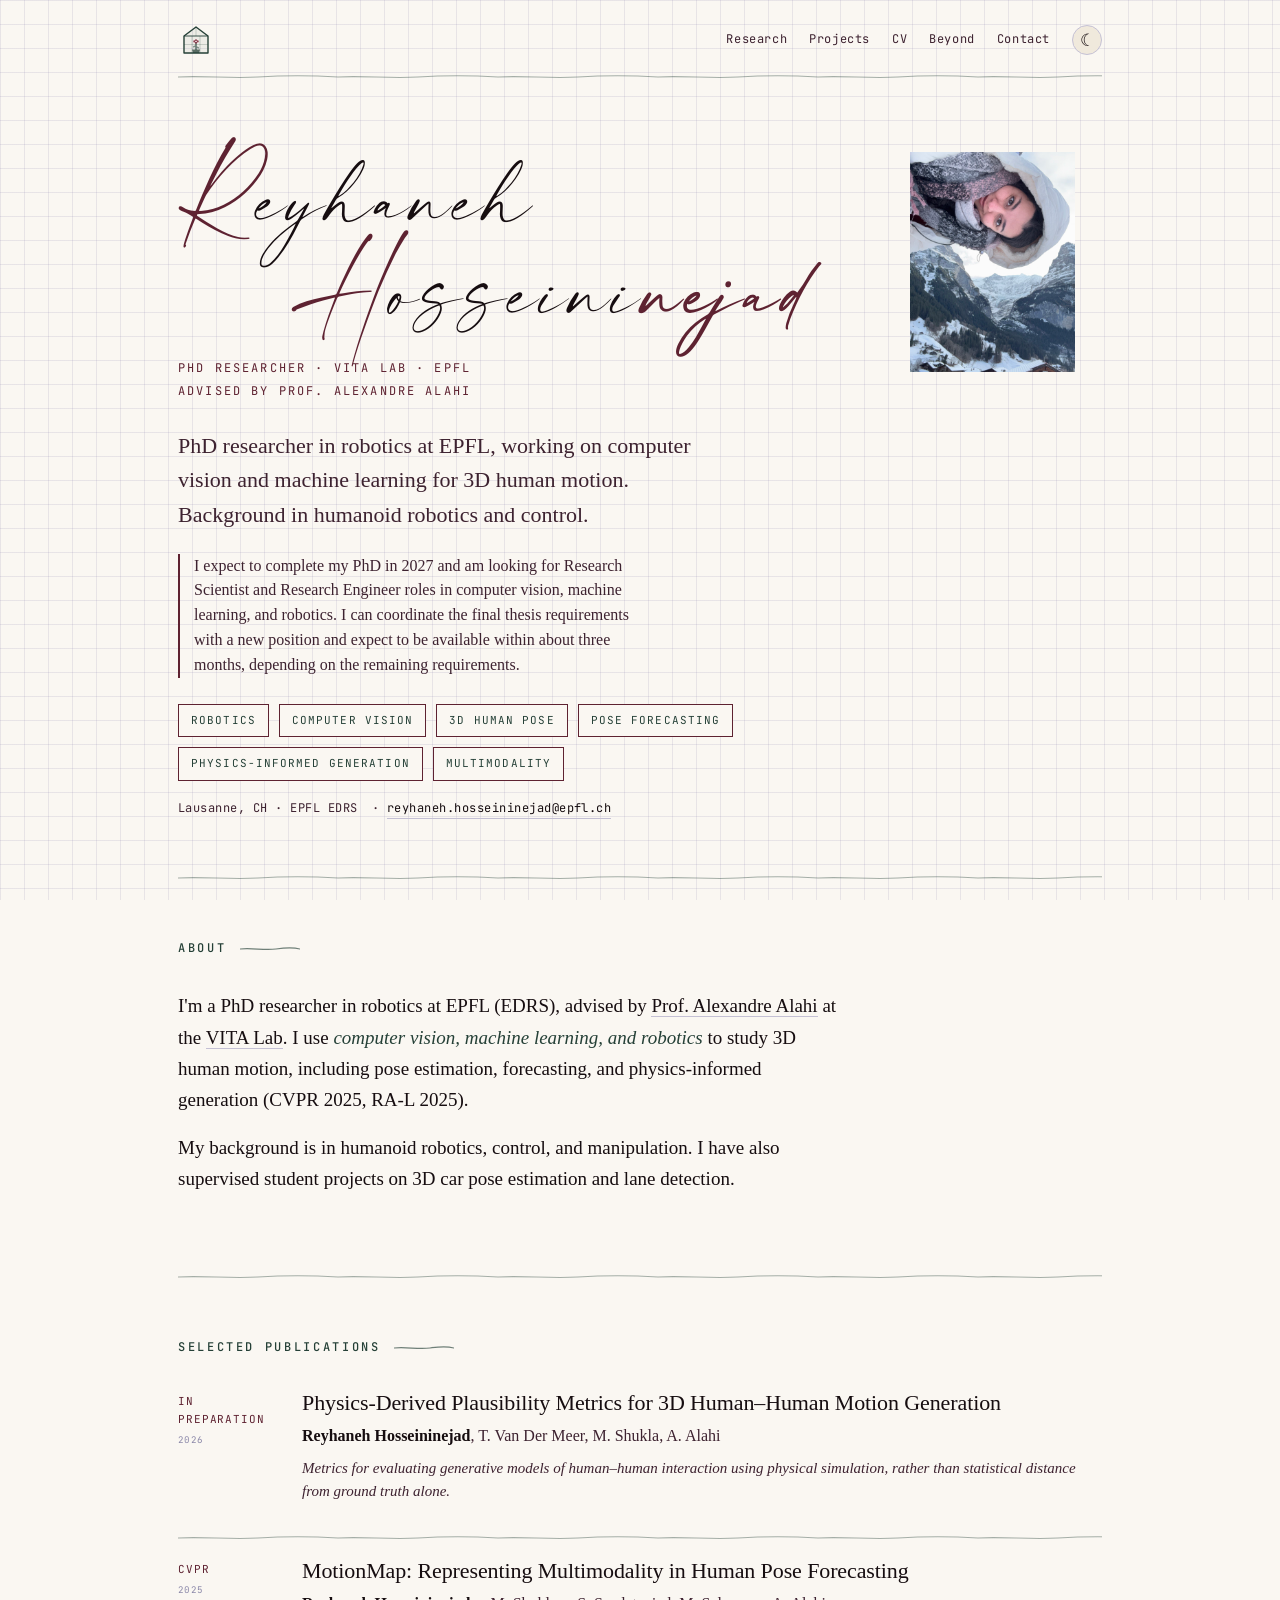
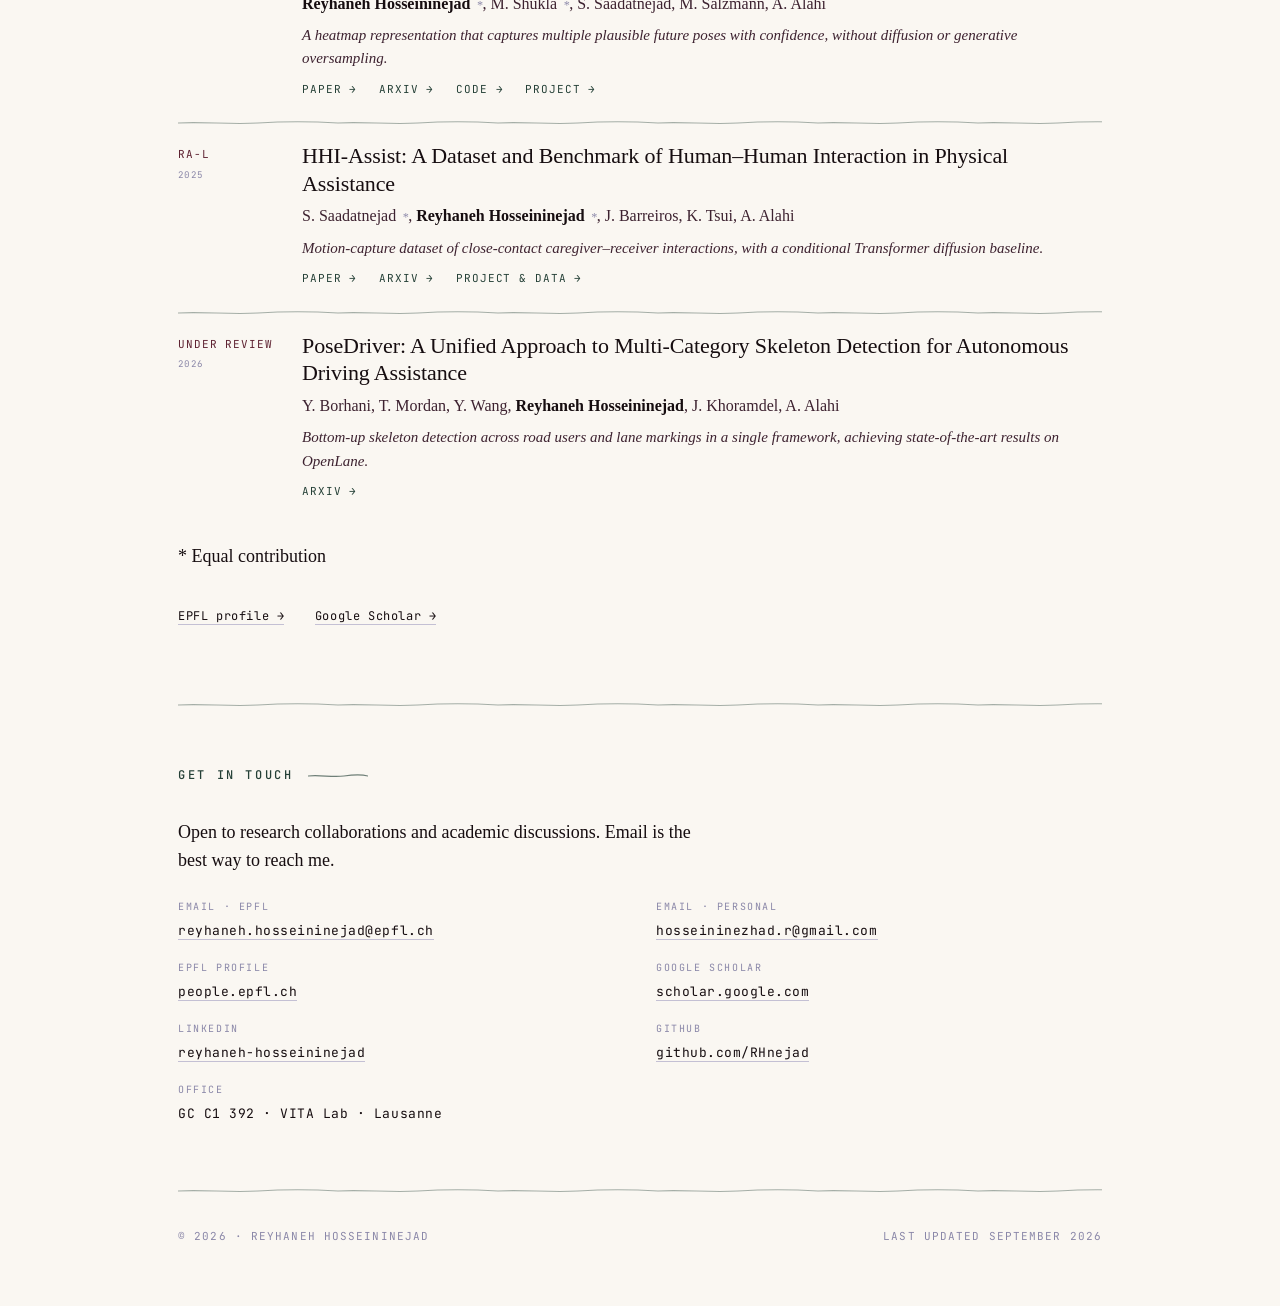
==== commit ff0f0f44: "general updates" ====
--- a/index.html
+++ b/index.html
@@ -7,7 +7,7 @@
   <meta name="description" content="Reyhaneh Hosseininejad is a PhD researcher in robotics at EPFL's VITA Lab, working on computer vision and machine learning for 3D human motion." />
 
   <meta property="og:title" content="Reyhaneh Hosseininejad" />
-  <meta property="og:description" content="PhD researcher in robotics at EPFL, working on computer vision and machine learning for 3D human motion. CVPR 2025, RA-L 2025." />
+  <meta property="og:description" content="PhD researcher in robotics at EPFL, expected to graduate in 2027, working on computer vision and machine learning for 3D human motion." />
   <meta property="og:type" content="website" />
 
   <link rel="icon" type="image/svg+xml" href="assets/favicon.svg" />
@@ -69,14 +69,15 @@
           PhD researcher in robotics at EPFL, working on computer vision and machine learning for 3D human motion. Background in humanoid robotics and control.
         </p>
         <p class="job-status">
-          I am completing my PhD at EPFL and currently looking for research and applied research roles in computer vision, machine learning, and robotics.
+          I expect to complete my PhD in 2027 and am looking for Research Scientist and Research Engineer roles in computer vision, machine learning, and robotics. I can coordinate the final thesis requirements with a new position and expect to be available within about three months, depending on the remaining requirements.
         </p>
         <div class="interests" style="margin-top:20px;">
+          <span class="chip clay">Robotics</span>
           <span class="chip clay">Computer Vision</span>
-          <span class="chip">3D Human Pose</span>
-          <span class="chip">Pose Forecasting</span>
-          <span class="chip">Physics-Informed Gen.</span>
-          <span class="chip">Multimodality</span>
+          <span class="chip clay">3D Human Pose</span>
+          <span class="chip clay">Pose Forecasting</span>
+          <span class="chip clay">Physics-Informed Generation</span>
+          <span class="chip clay">Multimodality</span>
         </div>
         <div class="quick" style="margin-top:18px;">
           <span>Lausanne, CH · EPFL EDRS</span>
@@ -115,7 +116,7 @@
       <div>
         <h3 class="title">Physics-Derived Plausibility Metrics for 3D Human–Human Motion Generation</h3>
         <p class="authors"><b>Reyhaneh Hosseininejad</b>, T. Van Der Meer, M. Shukla, A. Alahi</p>
-        <p class="pub-abstract">Physics-grounded metrics for evaluating generative models of human–human interaction, beyond statistical distance from ground truth.</p>
+        <p class="pub-abstract">Metrics for evaluating generative models of human–human interaction using physical simulation, rather than statistical distance from ground truth alone.</p>
       </div>
     </article>
 
@@ -124,7 +125,7 @@
       <div>
         <h3 class="title">MotionMap: Representing Multimodality in Human Pose Forecasting</h3>
         <p class="authors"><b>Reyhaneh Hosseininejad</b><span class="equal">*</span>, M. Shukla<span class="equal">*</span>, S. Saadatnejad, M. Salzmann, A. Alahi</p>
-        <p class="pub-abstract">A heatmap representation that captures multiple plausible future poses with confidence. No diffusion, no generative oversampling.</p>
+        <p class="pub-abstract">A heatmap representation that captures multiple plausible future poses with confidence, without diffusion or generative oversampling.</p>
         <div class="links">
           <a href="https://openaccess.thecvf.com/content/CVPR2025/html/Hosseininejad_MotionMap_Representing_Multimodality_in_Human_Pose_Forecasting_CVPR_2025_paper.html" target="_blank" rel="noopener">Paper</a>
           <a href="https://arxiv.org/abs/2412.18883" target="_blank" rel="noopener">arXiv</a>
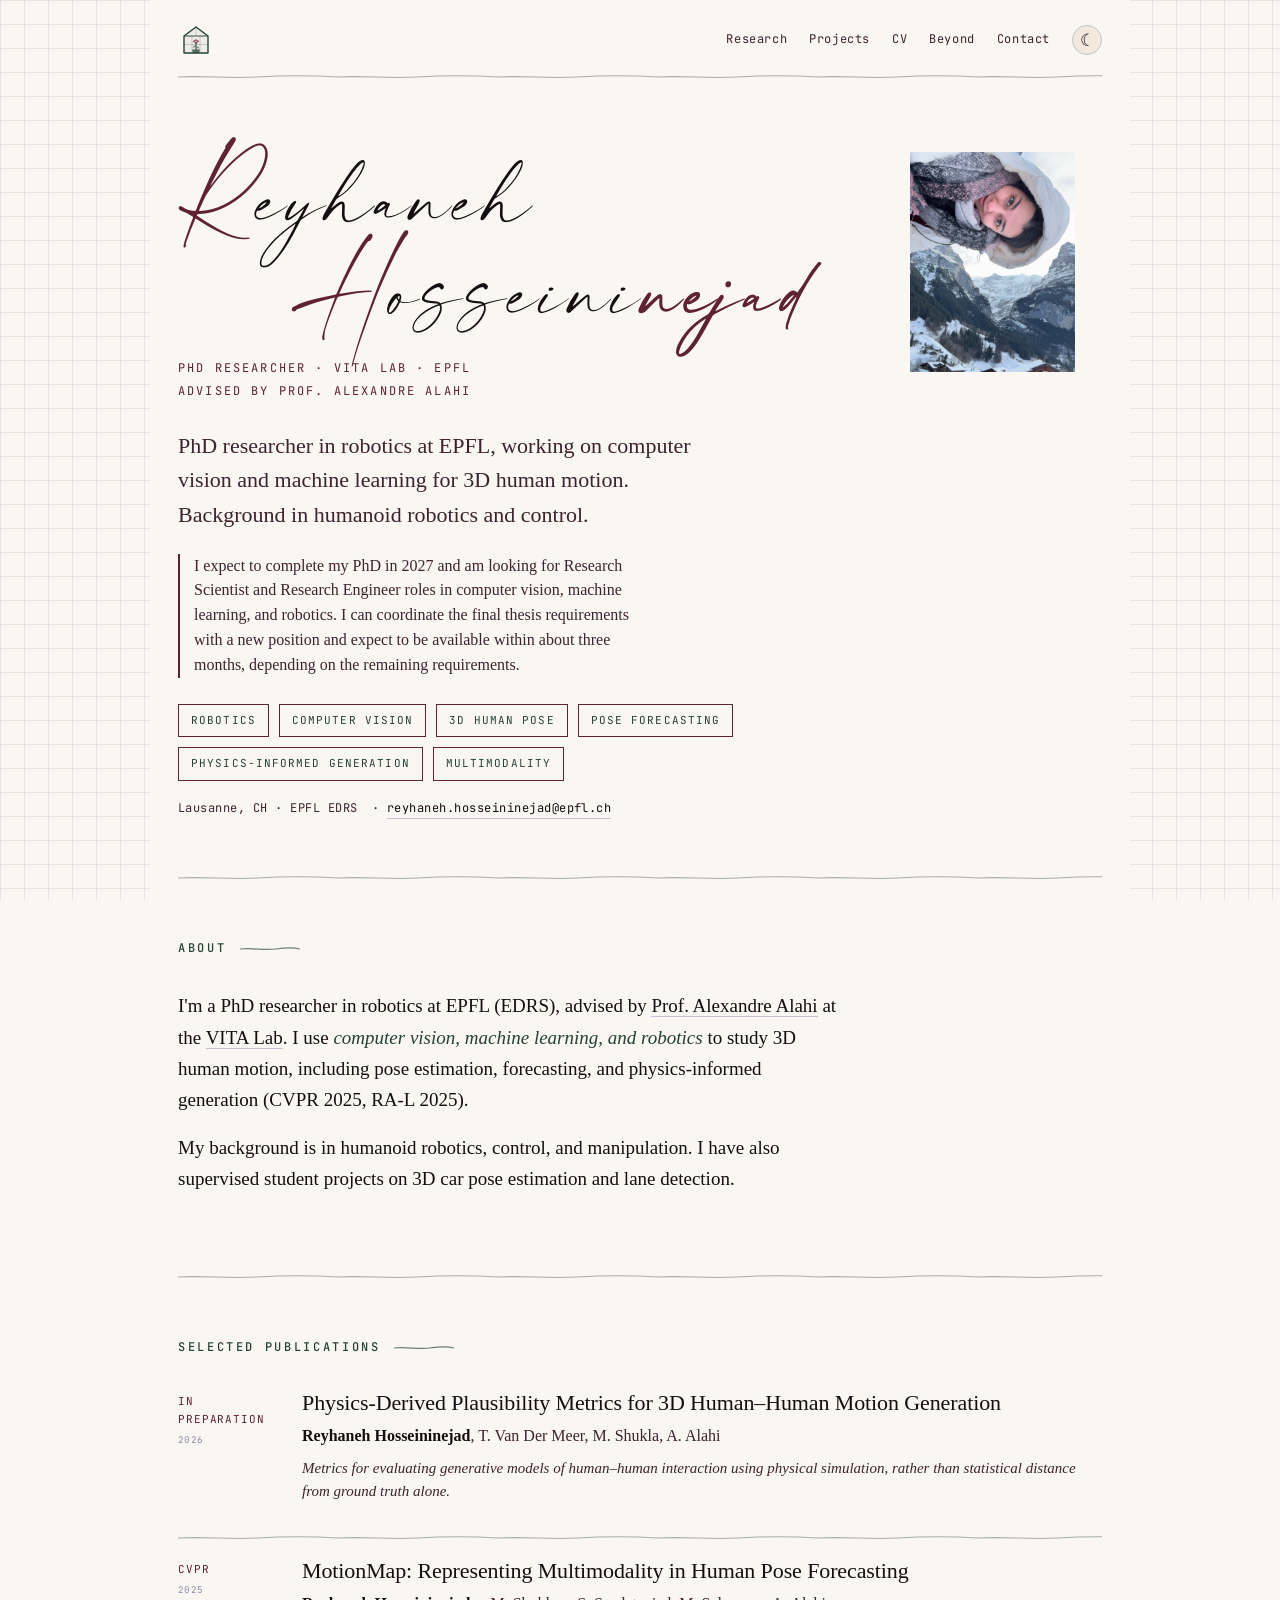
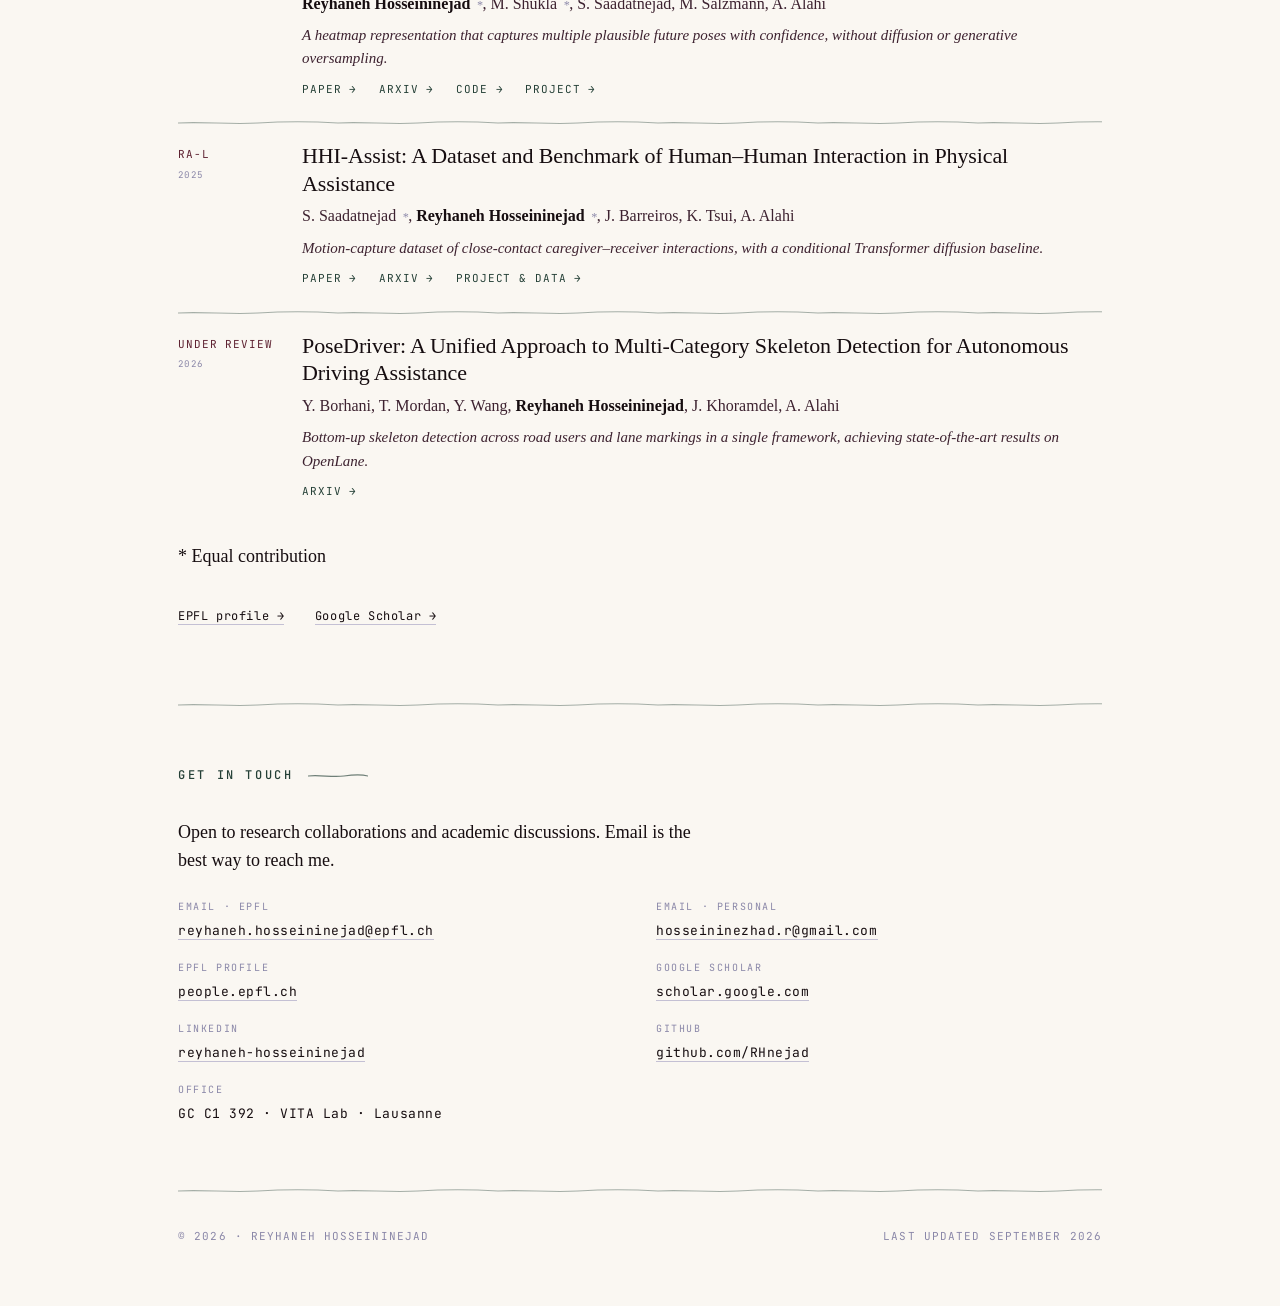
==== commit 3a3885bf: "removed background" ====
--- a/index.html
+++ b/index.html
@@ -19,7 +19,7 @@
 </head>
 
 <body>
-<div class="wrap">
+<div class="wrap plain-center">
 
   <!-- ============ TOP NAV ============ -->
   <header class="topnav">
--- a/styles.css
+++ b/styles.css
@@ -95,6 +95,8 @@
 
   /* — Layout — */
   .wrap { max-width: var(--maxw); margin: 0 auto; padding: 0 28px; }
+  /* Homepage: hide the notebook grid behind the central column, keep it in the margins */
+  .wrap.plain-center { position: relative; z-index: 1; background: var(--paper); }
   section {
     padding: 64px 0;
     background-image: var(--pen-line);
@@ -457,6 +459,7 @@
   body { font-size: 11pt; color: #000; background: #fff; }
   a { color: #000; border-bottom: none; }
   .wrap { max-width: 100%; padding: 0; }
+  .wrap.plain-center { background: none; }
   section, .cv-section { padding: 12pt 0; page-break-inside: avoid; }
 }
 
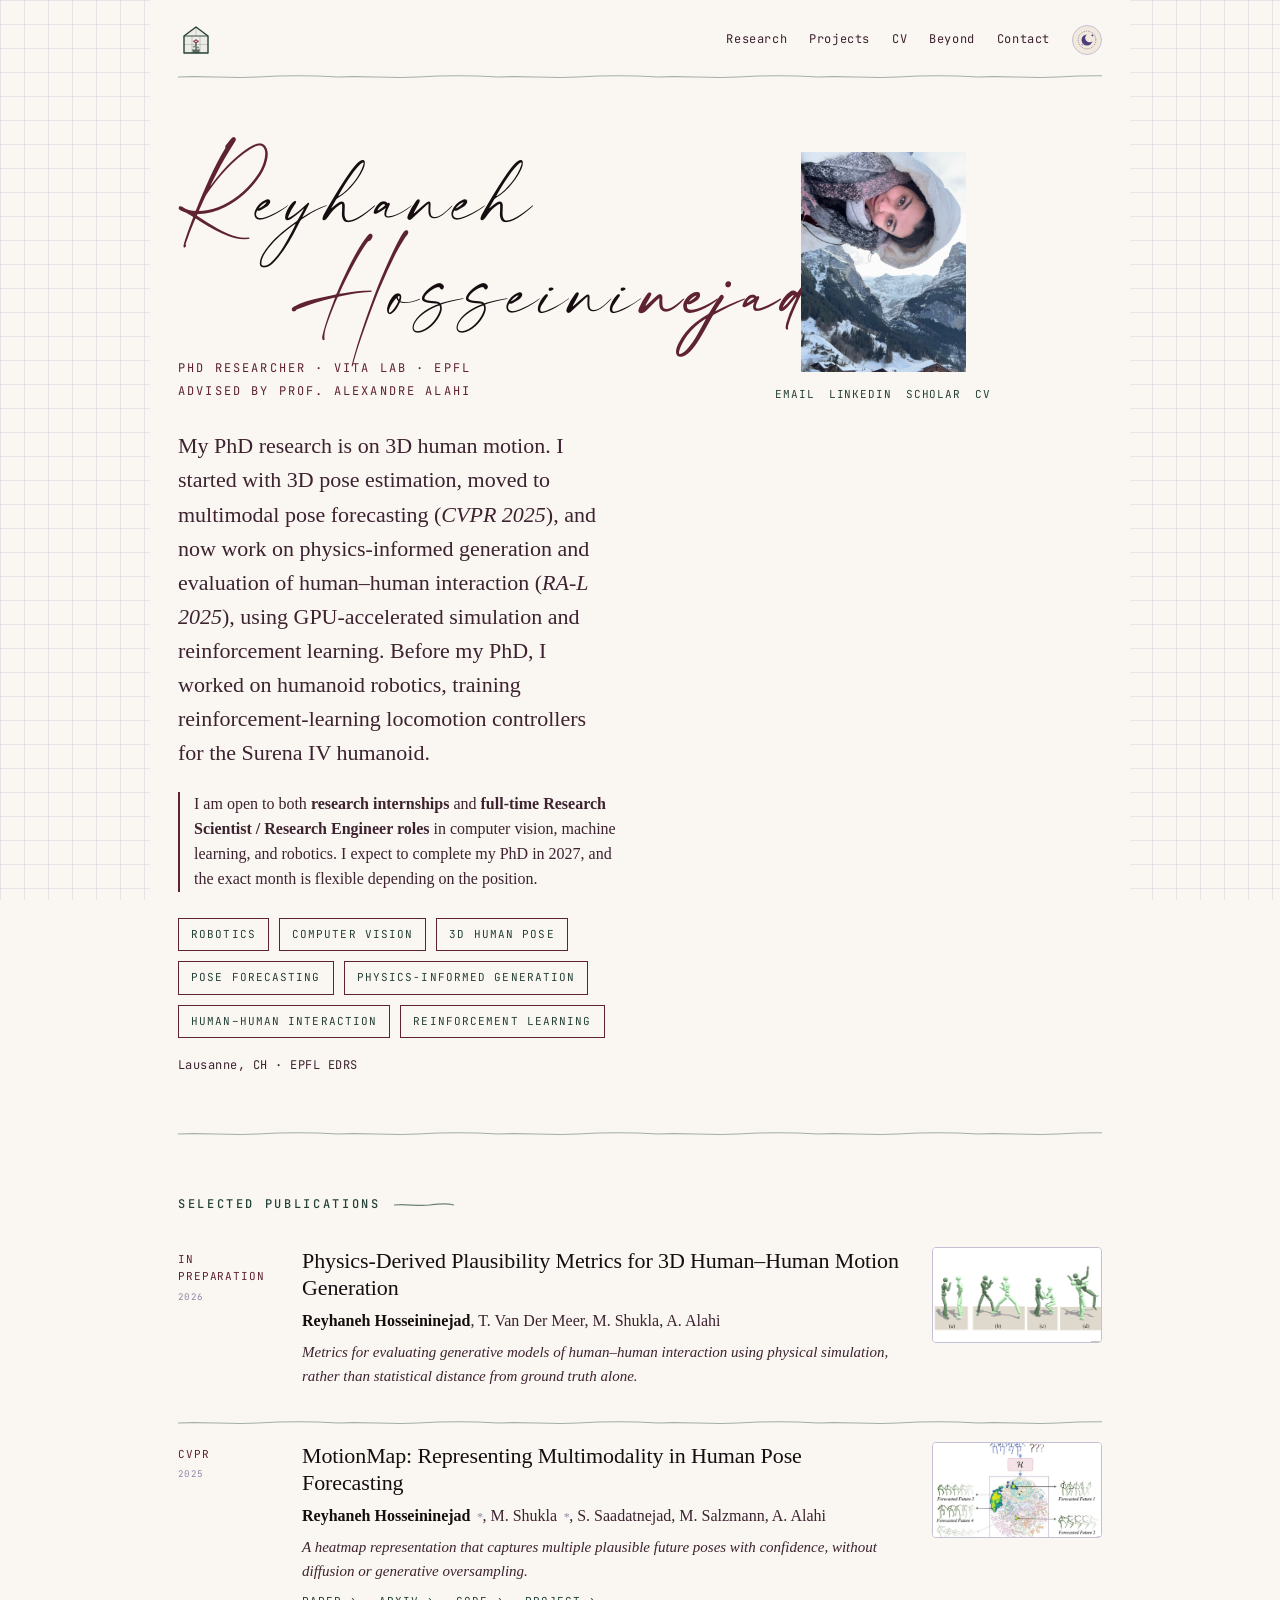
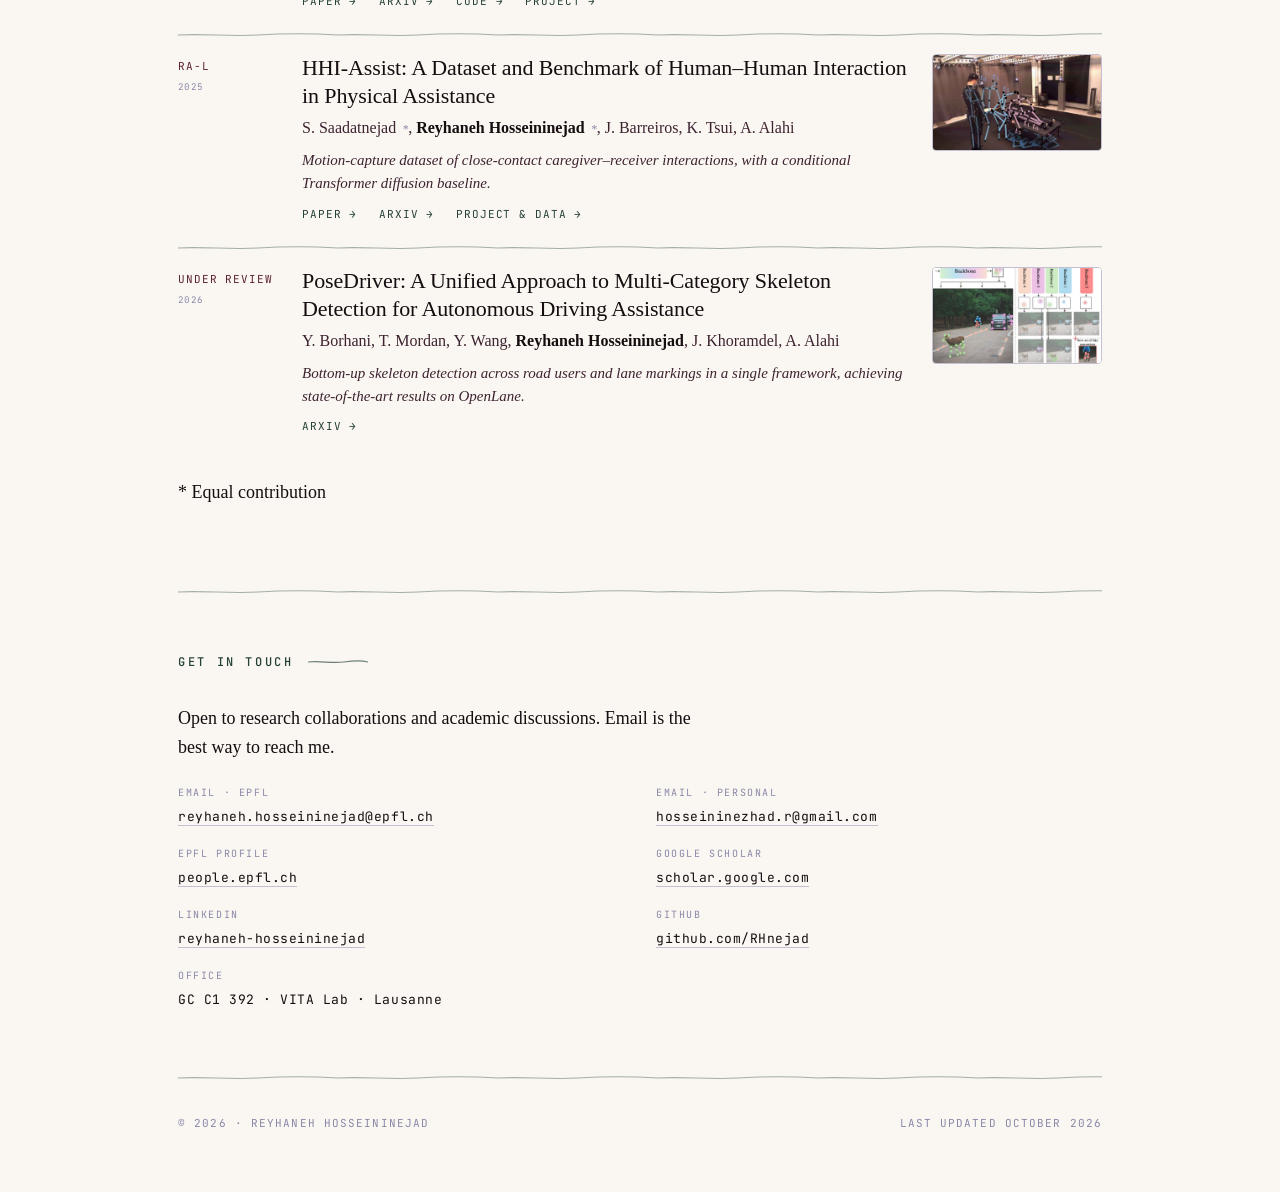
==== commit 562298c9: "Homepage: merge About into hero, profile links, publication figures, availability; Hades II-inspired" ====
--- a/index.html
+++ b/index.html
@@ -66,10 +66,10 @@
         <h1 class="name"><span class="name-accent">R</span>eyhaneh<span class="name-line2"><span class="name-accent">H</span>osseini<em>nejad</em></span></h1>
         <div class="eyebrow">PhD Researcher · <a href="https://www.epfl.ch/labs/vita/" target="_blank" rel="noopener" style="border-bottom:none;color:var(--clay-deep);">VITA Lab</a> · EPFL<span class="eyebrow-sub">Advised by <a href="https://people.epfl.ch/alexandre.alahi" target="_blank" rel="noopener" style="border-bottom:none;color:inherit;">Prof. Alexandre Alahi</a></span></div>
         <p class="lede">
-          PhD researcher in robotics at EPFL, working on computer vision and machine learning for 3D human motion. Background in humanoid robotics and control.
+          My PhD research is on 3D human motion. I started with 3D pose estimation, moved to multimodal pose forecasting (<em>CVPR 2025</em>), and now work on physics-informed generation and evaluation of human–human interaction (<em>RA-L 2025</em>), using GPU-accelerated simulation and reinforcement learning. Before my PhD, I worked on humanoid robotics, training reinforcement-learning locomotion controllers for the Surena IV humanoid.
         </p>
         <p class="job-status">
-          I expect to complete my PhD in 2027 and am looking for Research Scientist and Research Engineer roles in computer vision, machine learning, and robotics. I can coordinate the final thesis requirements with a new position and expect to be available within about three months, depending on the remaining requirements.
+          I am open to both <strong>research internships</strong> and <strong>full-time Research Scientist / Research Engineer roles</strong> in computer vision, machine learning, and robotics. I expect to complete my PhD in 2027, and the exact month is flexible depending on the position.
         </p>
         <div class="interests" style="margin-top:20px;">
           <span class="chip clay">Robotics</span>
@@ -77,50 +77,48 @@
           <span class="chip clay">3D Human Pose</span>
           <span class="chip clay">Pose Forecasting</span>
           <span class="chip clay">Physics-Informed Generation</span>
-          <span class="chip clay">Multimodality</span>
+          <span class="chip clay">Human–Human Interaction</span>
+          <span class="chip clay">Reinforcement Learning</span>
         </div>
         <div class="quick" style="margin-top:18px;">
           <span>Lausanne, CH · EPFL EDRS</span>
-          <span>· <a href="mailto:reyhaneh.hosseininejad@epfl.ch">reyhaneh.hosseininejad@epfl.ch</a></span>
-        </div>
-      </div>
-      <img
-        src="assets/2026-09-03%2023.16.52.jpg?v=20260903"
-        alt="Reyhaneh Hosseininejad in the mountains"
-        style="
-          width:220px; height:220px; flex-shrink:0;
-          object-fit:contain; object-position:center;
-          display:block; position:relative; z-index:0;
-        "
-      />
+        </div>
+      </div>
+      <div class="photo-col">
+        <img
+          src="assets/2026-09-03%2023.16.52.jpg?v=20260903"
+          alt="Reyhaneh Hosseininejad in the mountains"
+          style="
+            width:220px; height:220px; flex-shrink:0;
+            object-fit:contain; object-position:center;
+            display:block; position:relative; z-index:0;
+          "
+        />
+        <nav class="photo-links" aria-label="Profiles">
+          <a href="mailto:reyhaneh.hosseininejad@epfl.ch">Email</a>
+          <a href="https://www.linkedin.com/in/reyhaneh-hosseininejad-a2b54b138/" target="_blank" rel="noopener">LinkedIn</a>
+          <a href="https://scholar.google.com/scholar?q=Reyhaneh+Hosseininejad" target="_blank" rel="noopener">Scholar</a>
+          <a href="cv.html">CV</a>
+        </nav>
+      </div>
     </div>
-  </section>
-
-  <!-- ============ ABOUT ============ -->
-  <section id="about" class="prose">
-    <h2 class="section-title">About</h2>
-    <p>
-      I'm a PhD researcher in robotics at EPFL (EDRS), advised by <a href="https://people.epfl.ch/alexandre.alahi" target="_blank" rel="noopener">Prof. Alexandre Alahi</a> at the <a href="https://www.epfl.ch/labs/vita/" target="_blank" rel="noopener">VITA Lab</a>. I use <em>computer vision, machine learning, and robotics</em> to study 3D human motion, including pose estimation, forecasting, and physics-informed generation (CVPR 2025, RA-L 2025).
-    </p>
-    <p>
-      My background is in humanoid robotics, control, and manipulation. I have also supervised student projects on 3D car pose estimation and lane detection.
-    </p>
   </section>
 
   <!-- ============ PUBLICATIONS ============ -->
   <section id="research">
     <h2 class="section-title">Selected Publications</h2>
 
-    <article class="pub">
+    <article class="pub has-fig">
       <div class="venue">In Preparation<small>2026</small></div>
       <div>
         <h3 class="title">Physics-Derived Plausibility Metrics for 3D Human–Human Motion Generation</h3>
         <p class="authors"><b>Reyhaneh Hosseininejad</b>, T. Van Der Meer, M. Shukla, A. Alahi</p>
         <p class="pub-abstract">Metrics for evaluating generative models of human–human interaction using physical simulation, rather than statistical distance from ground truth alone.</p>
       </div>
-    </article>
-
-    <article class="pub">
+      <img class="pub-fig" src="assets/proj-physics.jpg" alt="Physics-simulated humanoid pairs interacting" loading="lazy" />
+    </article>
+
+    <article class="pub has-fig">
       <div class="venue">CVPR<small>2025</small></div>
       <div>
         <h3 class="title">MotionMap: Representing Multimodality in Human Pose Forecasting</h3>
@@ -133,9 +131,10 @@
           <a href="https://www.epfl.ch/labs/vita/research/prediction/motionmap/" target="_blank" rel="noopener">Project</a>
         </div>
       </div>
-    </article>
-
-    <article class="pub">
+      <img class="pub-fig" src="assets/proj-motionmap.jpg" alt="MotionMap: observed poses mapped to several forecasted futures" loading="lazy" />
+    </article>
+
+    <article class="pub has-fig">
       <div class="venue">RA-L<small>2025</small></div>
       <div>
         <h3 class="title">HHI-Assist: A Dataset and Benchmark of Human–Human Interaction in Physical Assistance</h3>
@@ -147,9 +146,10 @@
           <a href="https://sites.google.com/view/hhi-assist/home" target="_blank" rel="noopener">Project &amp; Data</a>
         </div>
       </div>
-    </article>
-
-    <article class="pub">
+      <img class="pub-fig" src="assets/proj-hhiassist.jpg" alt="HHI-Assist: motion capture of a caregiver assisting a person" loading="lazy" />
+    </article>
+
+    <article class="pub has-fig">
       <div class="venue">Under Review<small>2026</small></div>
       <div>
         <h3 class="title">PoseDriver: A Unified Approach to Multi-Category Skeleton Detection for Autonomous Driving Assistance</h3>
@@ -159,15 +159,11 @@
           <a href="https://arxiv.org/abs/2603.23215" target="_blank" rel="noopener">arXiv</a>
         </div>
       </div>
+      <img class="pub-fig" src="assets/proj-posedriver.jpg" alt="PoseDriver: skeleton detection on road users and lane markings" loading="lazy" />
     </article>
 
     <p class="authors" style="margin-top:20px;"><span class="equal">*</span> Equal contribution</p>
 
-    <p style="margin-top:36px; font-family:var(--mono); font-size:12px; letter-spacing:0.05em;">
-      <a href="https://people.epfl.ch/reyhaneh.hosseininejad" target="_blank" rel="noopener">EPFL profile →</a>
-      &nbsp;&nbsp;
-      <a href="https://scholar.google.com/scholar?q=Reyhaneh+Hosseininejad" target="_blank" rel="noopener">Google Scholar →</a>
-    </p>
   </section>
 
   <!-- ============ CONTACT ============ -->
@@ -212,7 +208,7 @@
   <footer>
     <div class="row">
       <div>© <span id="year">2026</span> · Reyhaneh Hosseininejad</div>
-      <div>Last updated September 2026</div>
+      <div>Last updated October 2026</div>
     </div>
   </footer>
 
--- a/styles.css
+++ b/styles.css
@@ -137,7 +137,13 @@
     display: inline-flex; align-items: center; justify-content: center;
     transition: color .15s, background-color .15s, border-color .15s, transform .15s;
   }
-  .theme-toggle:hover { color: var(--moss); border-color: var(--moss); transform: rotate(8deg); }
+  .theme-toggle:hover { border-color: currentColor; transform: rotate(8deg); }
+  /* Hades II-inspired icons: violet moon magick (light theme), Apollo gold sun (dark theme) */
+  .theme-toggle { color: #4b3c7d; }
+  [data-theme="dark"] .theme-toggle { color: #f0c062; }
+  .theme-toggle svg { display: block; transition: filter .25s, transform .6s ease; }
+  .theme-toggle:hover svg { filter: drop-shadow(0 0 3px currentColor); }
+  [data-theme="dark"] .theme-toggle:hover svg { transform: rotate(22.5deg); }
   .theme-toggle:focus-visible { outline: 2px solid var(--clay-deep); outline-offset: 3px; }
 
   [data-theme="dark"] .home-icon [stroke="#254037"] { stroke: var(--moss); }
@@ -268,6 +274,21 @@
   .pub .links a::after { content: " →"; }
   .pub .equal { color: var(--muted); font-size: 12px; font-style: italic; margin-left: 6px; }
   .pub-abstract { color: var(--ink-soft); font-size: 15px; line-height: 1.55; margin: 4px 0 10px; font-style: italic; }
+  .pub.has-fig { grid-template-columns: 100px 1fr 170px; }
+  .pub-fig {
+    width: 100%; height: auto; display: block; align-self: start;
+    border: 1px solid var(--rule); border-radius: 4px;
+    background: var(--figure-bg);
+  }
+
+  /* — Hero photo + profile links — */
+  .photo-col { display: flex; flex-direction: column; align-items: center; gap: 14px; flex-shrink: 0; position: relative; z-index: 0; }
+  .photo-links {
+    display: flex; flex-wrap: wrap; justify-content: center; gap: 6px 14px; max-width: 220px;
+    font-family: var(--mono); font-size: 11px; letter-spacing: 0.08em; text-transform: uppercase;
+  }
+  .photo-links a { border-bottom: none; color: var(--moss); }
+  .photo-links a:hover { color: var(--clay-deep); }
 
   /* — Experience / Teaching: compact list — */
   .stack { display: grid; gap: 18px; }
@@ -363,6 +384,8 @@
     .wrap { padding: 0 16px; }
     .pub { grid-template-columns: 1fr; gap: 6px; }
     .pub .venue { padding-top: 0; }
+    .pub.has-fig { grid-template-columns: 1fr; }
+    .pub-fig { max-width: 260px; }
     .row { grid-template-columns: 1fr; gap: 4px; }
     .row .when { padding-top: 0; }
     .gallery { grid-template-columns: repeat(2, 1fr); }
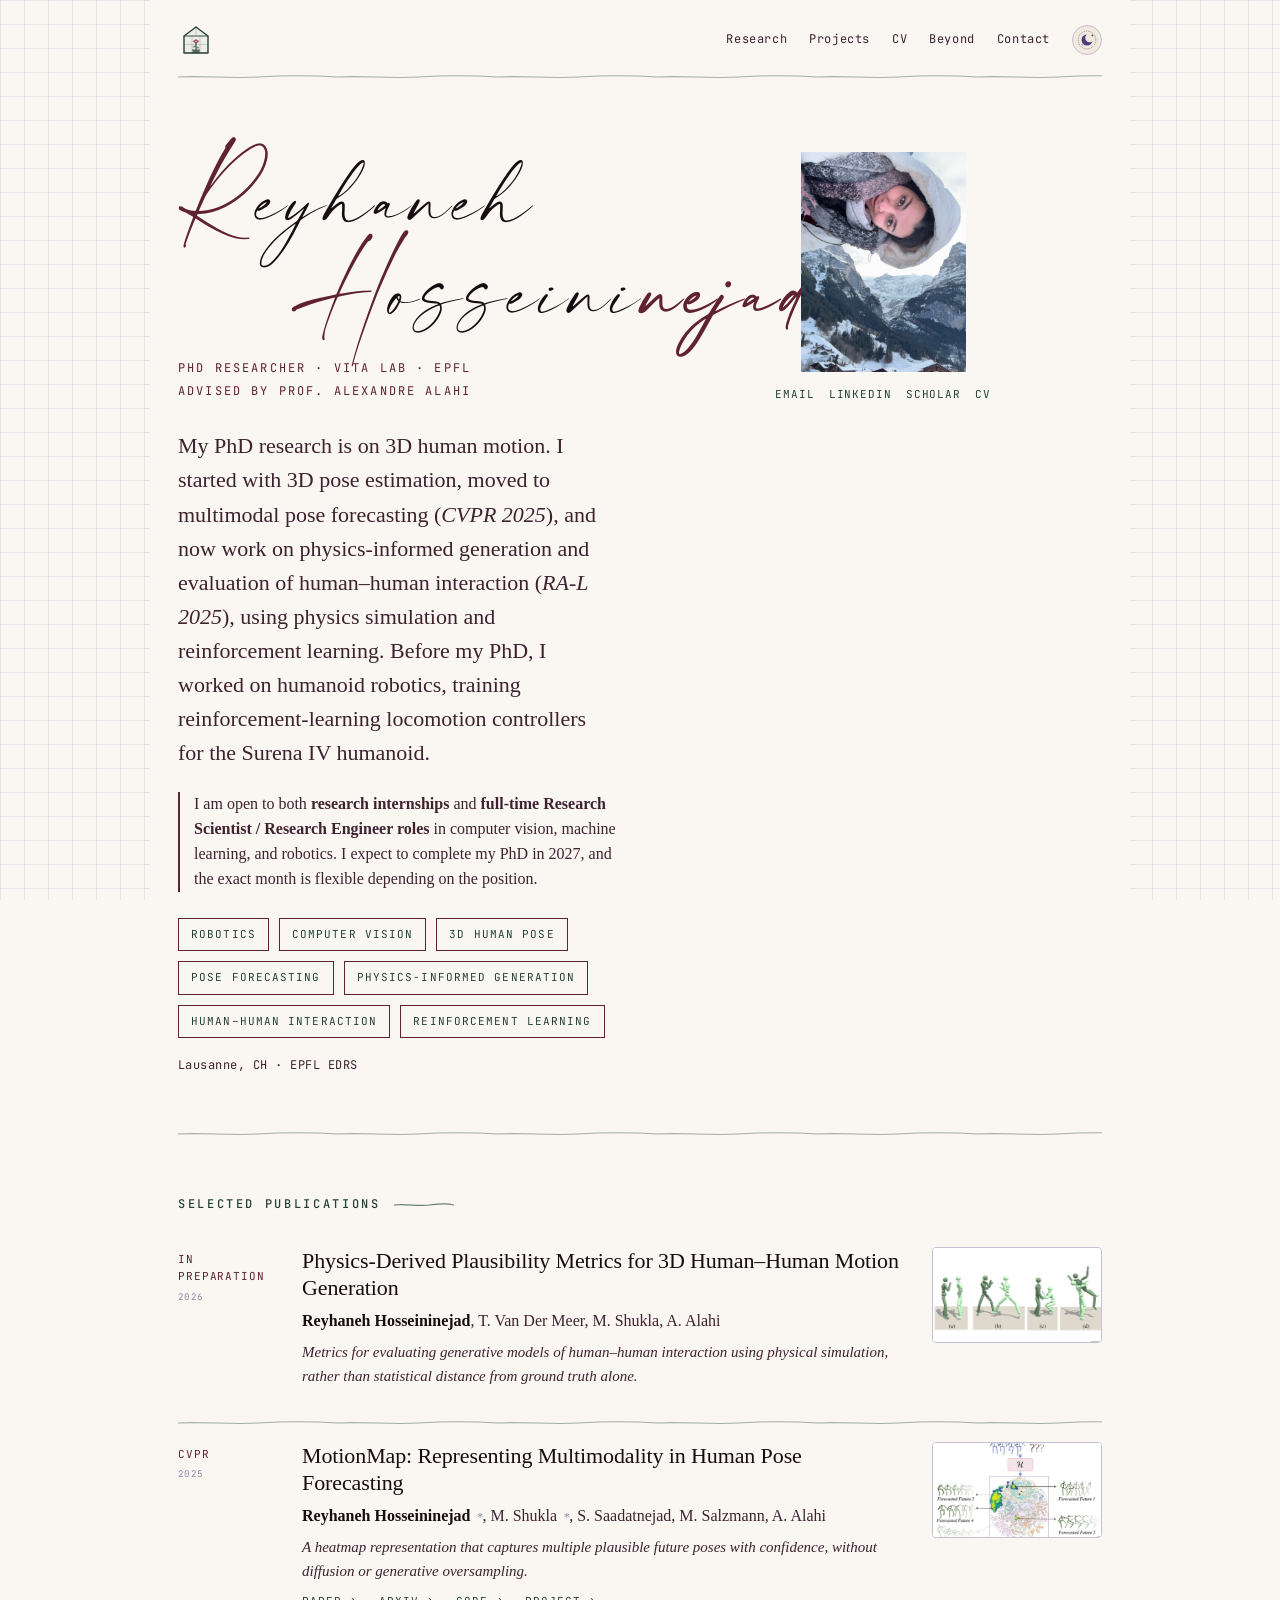
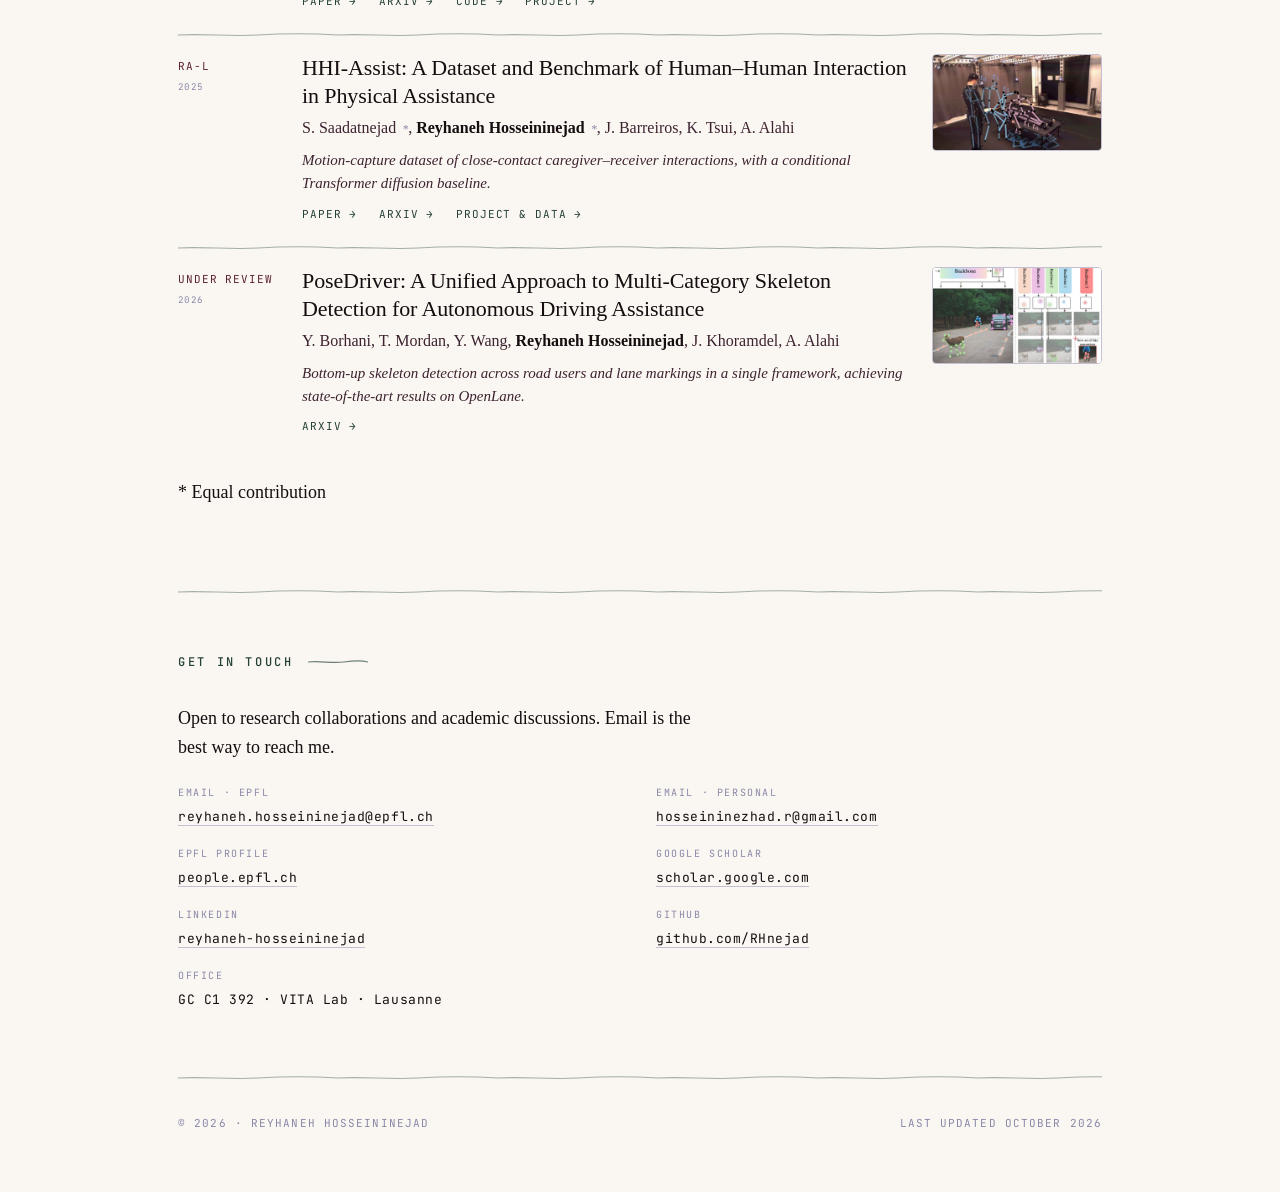
==== commit 0c1a6119: "Update research wording: RL in simulation, LTX-2 world model; refresh CV PDF Co-Authored-By: Claude " ====
--- a/index.html
+++ b/index.html
@@ -66,7 +66,7 @@
         <h1 class="name"><span class="name-accent">R</span>eyhaneh<span class="name-line2"><span class="name-accent">H</span>osseini<em>nejad</em></span></h1>
         <div class="eyebrow">PhD Researcher · <a href="https://www.epfl.ch/labs/vita/" target="_blank" rel="noopener" style="border-bottom:none;color:var(--clay-deep);">VITA Lab</a> · EPFL<span class="eyebrow-sub">Advised by <a href="https://people.epfl.ch/alexandre.alahi" target="_blank" rel="noopener" style="border-bottom:none;color:inherit;">Prof. Alexandre Alahi</a></span></div>
         <p class="lede">
-          My PhD research is on 3D human motion. I started with 3D pose estimation, moved to multimodal pose forecasting (<em>CVPR 2025</em>), and now work on physics-informed generation and evaluation of human–human interaction (<em>RA-L 2025</em>), using GPU-accelerated simulation and reinforcement learning. Before my PhD, I worked on humanoid robotics, training reinforcement-learning locomotion controllers for the Surena IV humanoid.
+          My PhD research is on 3D human motion. I started with 3D pose estimation, moved to multimodal pose forecasting (<em>CVPR 2025</em>), and now work on physics-informed generation and evaluation of human–human interaction (<em>RA-L 2025</em>), using physics simulation and reinforcement learning. Before my PhD, I worked on humanoid robotics, training reinforcement-learning locomotion controllers for the Surena IV humanoid.
         </p>
         <p class="job-status">
           I am open to both <strong>research internships</strong> and <strong>full-time Research Scientist / Research Engineer roles</strong> in computer vision, machine learning, and robotics. I expect to complete my PhD in 2027, and the exact month is flexible depending on the position.
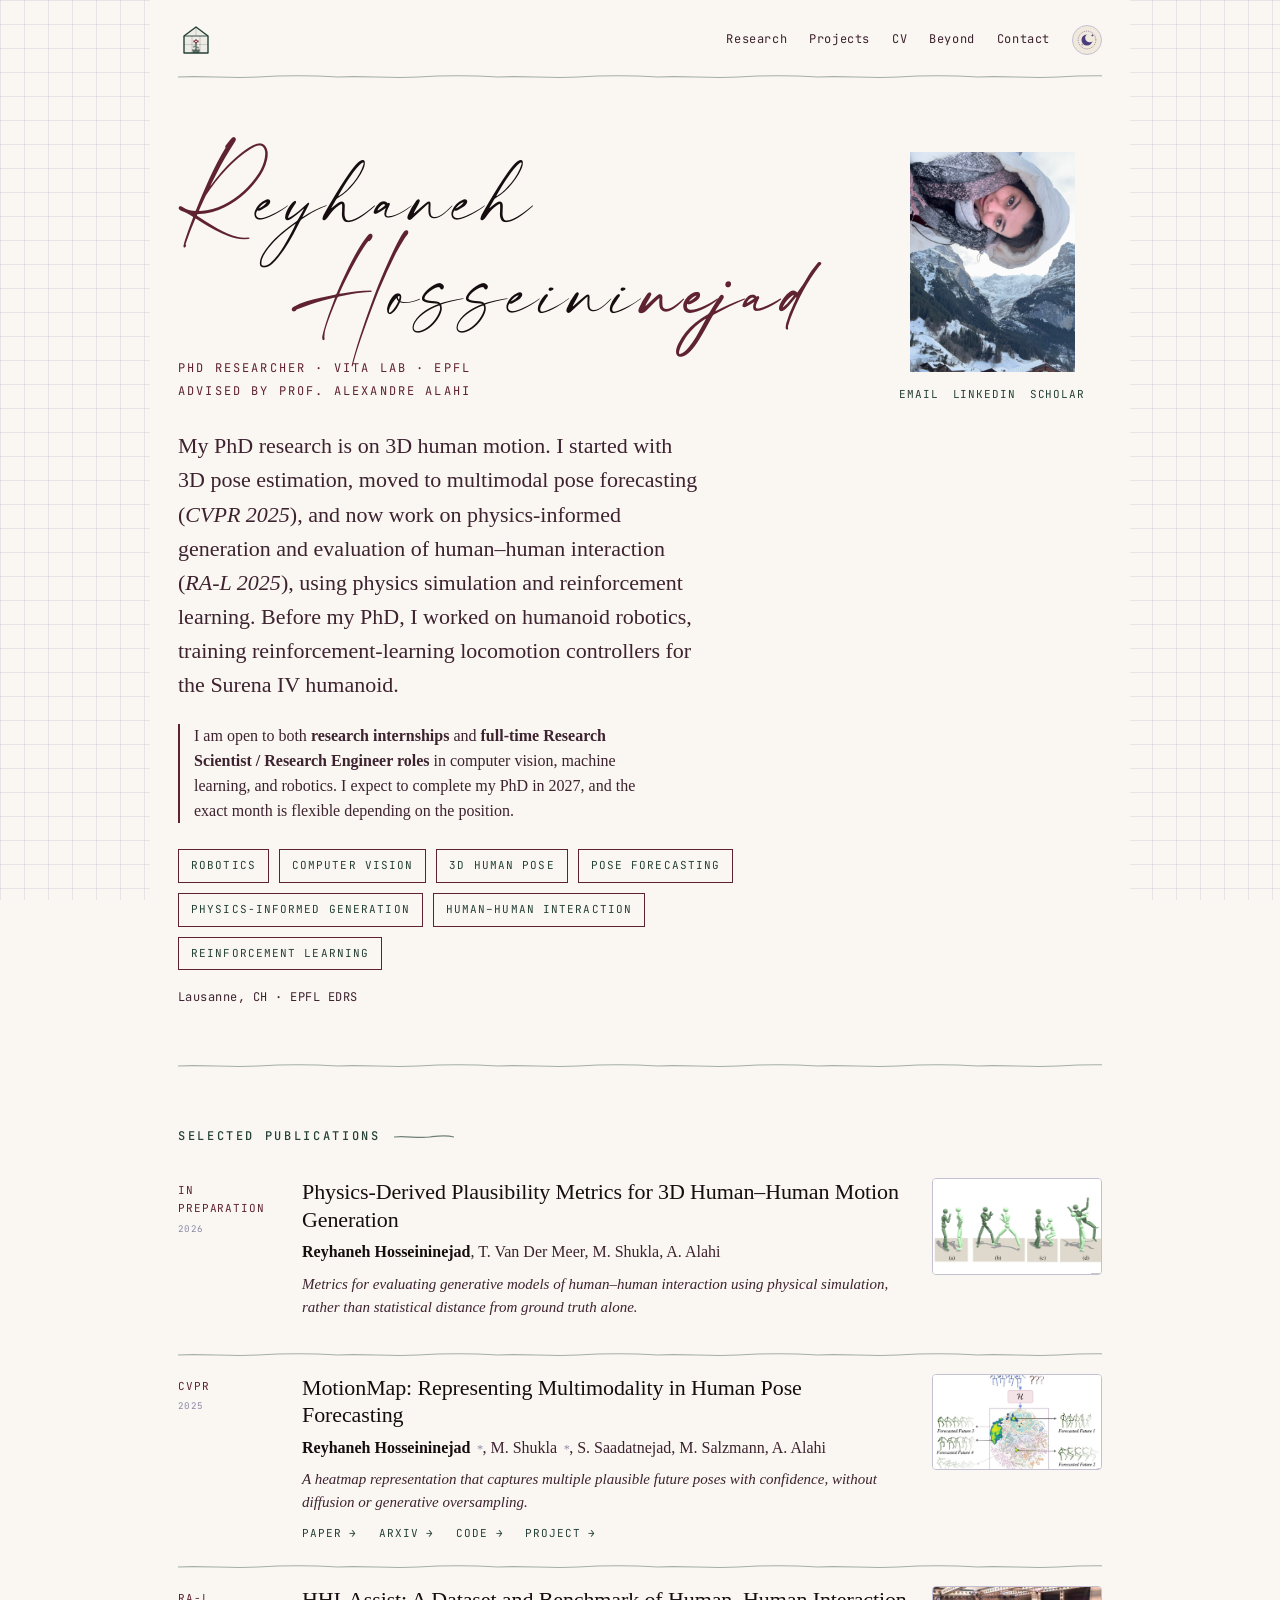
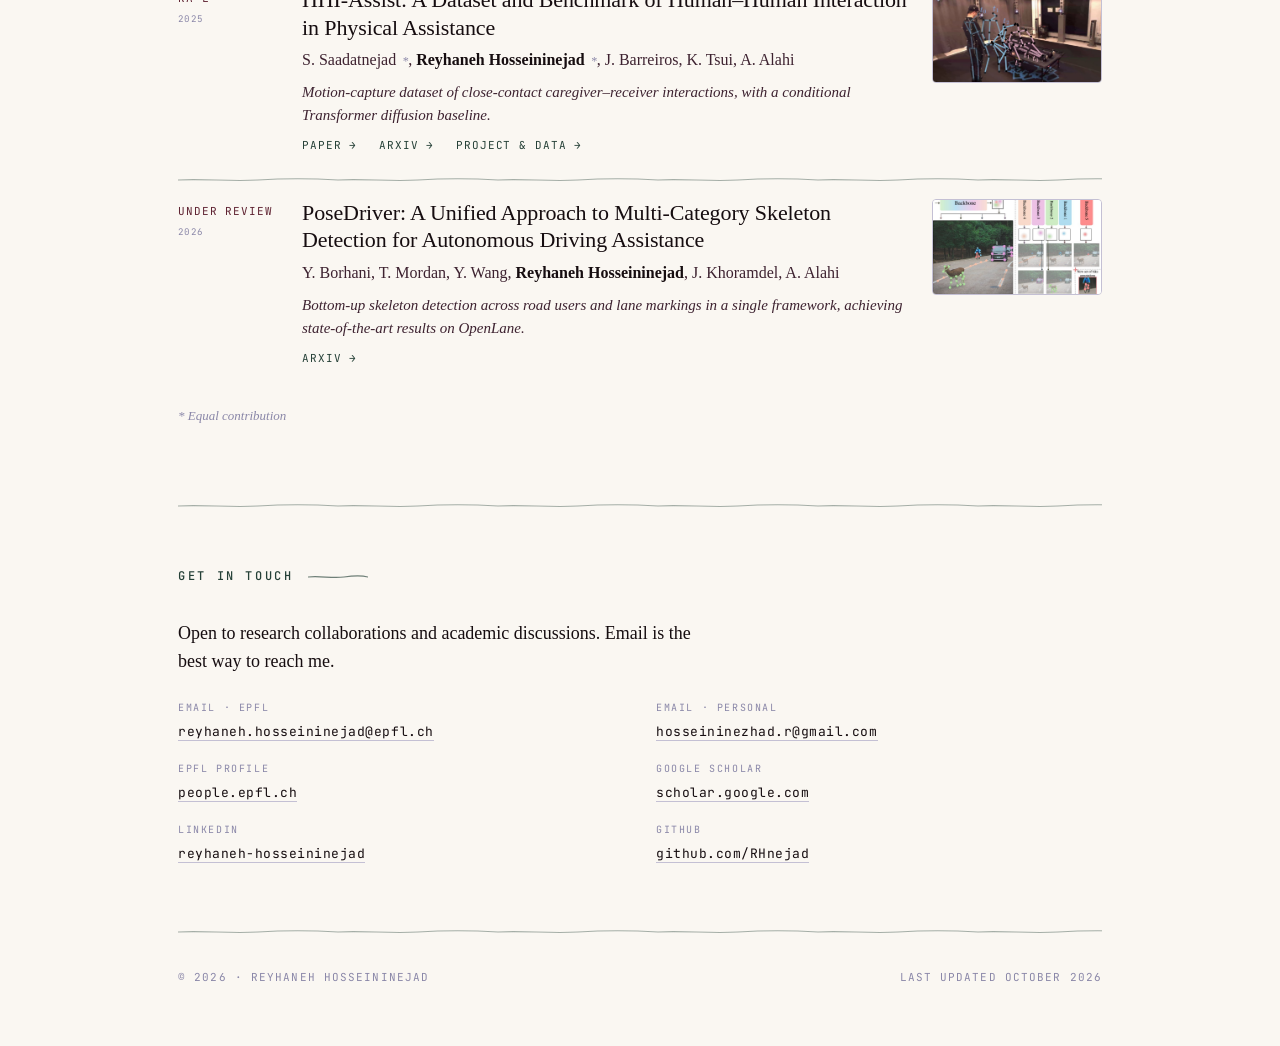
==== commit 486c1cda: "home page" ====
--- a/index.html
+++ b/index.html
@@ -98,7 +98,6 @@
           <a href="mailto:reyhaneh.hosseininejad@epfl.ch">Email</a>
           <a href="https://www.linkedin.com/in/reyhaneh-hosseininejad-a2b54b138/" target="_blank" rel="noopener">LinkedIn</a>
           <a href="https://scholar.google.com/scholar?q=Reyhaneh+Hosseininejad" target="_blank" rel="noopener">Scholar</a>
-          <a href="cv.html">CV</a>
         </nav>
       </div>
     </div>
@@ -111,17 +110,17 @@
     <article class="pub has-fig">
       <div class="venue">In Preparation<small>2026</small></div>
       <div>
-        <h3 class="title">Physics-Derived Plausibility Metrics for 3D Human–Human Motion Generation</h3>
+        <h3 class="title"><a class="pub-title-link" href="projects.html#plausibility-metrics">Physics-Derived Plausibility Metrics for 3D Human–Human Motion Generation</a></h3>
         <p class="authors"><b>Reyhaneh Hosseininejad</b>, T. Van Der Meer, M. Shukla, A. Alahi</p>
         <p class="pub-abstract">Metrics for evaluating generative models of human–human interaction using physical simulation, rather than statistical distance from ground truth alone.</p>
       </div>
-      <img class="pub-fig" src="assets/proj-physics.jpg" alt="Physics-simulated humanoid pairs interacting" loading="lazy" />
+      <a class="pub-fig-link" href="projects.html#plausibility-metrics" aria-label="Open project page"><img class="pub-fig" src="assets/proj-physics.jpg" alt="Physics-simulated humanoid pairs interacting" loading="lazy" /></a>
     </article>
 
     <article class="pub has-fig">
       <div class="venue">CVPR<small>2025</small></div>
       <div>
-        <h3 class="title">MotionMap: Representing Multimodality in Human Pose Forecasting</h3>
+        <h3 class="title"><a class="pub-title-link" href="https://www.epfl.ch/labs/vita/research/prediction/motionmap/" target="_blank" rel="noopener">MotionMap: Representing Multimodality in Human Pose Forecasting</a></h3>
         <p class="authors"><b>Reyhaneh Hosseininejad</b><span class="equal">*</span>, M. Shukla<span class="equal">*</span>, S. Saadatnejad, M. Salzmann, A. Alahi</p>
         <p class="pub-abstract">A heatmap representation that captures multiple plausible future poses with confidence, without diffusion or generative oversampling.</p>
         <div class="links">
@@ -131,13 +130,13 @@
           <a href="https://www.epfl.ch/labs/vita/research/prediction/motionmap/" target="_blank" rel="noopener">Project</a>
         </div>
       </div>
-      <img class="pub-fig" src="assets/proj-motionmap.jpg" alt="MotionMap: observed poses mapped to several forecasted futures" loading="lazy" />
+      <a class="pub-fig-link" href="https://www.epfl.ch/labs/vita/research/prediction/motionmap/" target="_blank" rel="noopener" aria-label="Open project page"><img class="pub-fig" src="assets/proj-motionmap.jpg" alt="MotionMap: observed poses mapped to several forecasted futures" loading="lazy" /></a>
     </article>
 
     <article class="pub has-fig">
       <div class="venue">RA-L<small>2025</small></div>
       <div>
-        <h3 class="title">HHI-Assist: A Dataset and Benchmark of Human–Human Interaction in Physical Assistance</h3>
+        <h3 class="title"><a class="pub-title-link" href="https://sites.google.com/view/hhi-assist/home" target="_blank" rel="noopener">HHI-Assist: A Dataset and Benchmark of Human–Human Interaction in Physical Assistance</a></h3>
         <p class="authors">S. Saadatnejad<span class="equal">*</span>, <b>Reyhaneh Hosseininejad</b><span class="equal">*</span>, J. Barreiros, K. Tsui, A. Alahi</p>
         <p class="pub-abstract">Motion-capture dataset of close-contact caregiver–receiver interactions, with a conditional Transformer diffusion baseline.</p>
         <div class="links">
@@ -146,23 +145,23 @@
           <a href="https://sites.google.com/view/hhi-assist/home" target="_blank" rel="noopener">Project &amp; Data</a>
         </div>
       </div>
-      <img class="pub-fig" src="assets/proj-hhiassist.jpg" alt="HHI-Assist: motion capture of a caregiver assisting a person" loading="lazy" />
+      <a class="pub-fig-link" href="https://sites.google.com/view/hhi-assist/home" target="_blank" rel="noopener" aria-label="Open project page"><img class="pub-fig" src="assets/proj-hhiassist.jpg" alt="HHI-Assist: motion capture of a caregiver assisting a person" loading="lazy" /></a>
     </article>
 
     <article class="pub has-fig">
       <div class="venue">Under Review<small>2026</small></div>
       <div>
-        <h3 class="title">PoseDriver: A Unified Approach to Multi-Category Skeleton Detection for Autonomous Driving Assistance</h3>
+        <h3 class="title"><a class="pub-title-link" href="https://arxiv.org/abs/2603.23215" target="_blank" rel="noopener">PoseDriver: A Unified Approach to Multi-Category Skeleton Detection for Autonomous Driving Assistance</a></h3>
         <p class="authors">Y. Borhani, T. Mordan, Y. Wang, <b>Reyhaneh Hosseininejad</b>, J. Khoramdel, A. Alahi</p>
         <p class="pub-abstract">Bottom-up skeleton detection across road users and lane markings in a single framework, achieving state-of-the-art results on OpenLane.</p>
         <div class="links">
           <a href="https://arxiv.org/abs/2603.23215" target="_blank" rel="noopener">arXiv</a>
         </div>
       </div>
-      <img class="pub-fig" src="assets/proj-posedriver.jpg" alt="PoseDriver: skeleton detection on road users and lane markings" loading="lazy" />
-    </article>
-
-    <p class="authors" style="margin-top:20px;"><span class="equal">*</span> Equal contribution</p>
+      <a class="pub-fig-link" href="https://arxiv.org/abs/2603.23215" target="_blank" rel="noopener" aria-label="Open project page"><img class="pub-fig" src="assets/proj-posedriver.jpg" alt="PoseDriver: skeleton detection on road users and lane markings" loading="lazy" /></a>
+    </article>
+
+    <p class="equal-note"><span class="equal">*</span> Equal contribution</p>
 
   </section>
 
@@ -197,10 +196,6 @@
         <small>GitHub</small>
         <a href="https://github.com/RHnejad" target="_blank" rel="noopener">github.com/RHnejad</a>
       </div>
-      <div>
-        <small>Office</small>
-        GC C1 392 · VITA Lab · Lausanne
-      </div>
     </div>
   </section>
 
--- a/styles.css
+++ b/styles.css
@@ -275,6 +275,11 @@
   .pub .equal { color: var(--muted); font-size: 12px; font-style: italic; margin-left: 6px; }
   .pub-abstract { color: var(--ink-soft); font-size: 15px; line-height: 1.55; margin: 4px 0 10px; font-style: italic; }
   .pub.has-fig { grid-template-columns: 100px 1fr 170px; }
+  .pub-fig-link { display: block; border-bottom: none; align-self: start; }
+  .pub-fig-link:hover .pub-fig { border-color: var(--moss); opacity: 0.9; }
+  .pub-title-link { color: inherit; border-bottom: none; }
+  .pub-title-link:hover { color: var(--moss); }
+  .equal-note { margin-top: 16px; font-size: 13px; color: var(--muted); font-style: italic; }
   .pub-fig {
     width: 100%; height: auto; display: block; align-self: start;
     border: 1px solid var(--rule); border-radius: 4px;
@@ -283,6 +288,8 @@
 
   /* — Hero photo + profile links — */
   .photo-col { display: flex; flex-direction: column; align-items: center; gap: 14px; flex-shrink: 0; position: relative; z-index: 0; }
+  /* don't let the generic .hero-layout > div { flex: 1 } stretch the photo column */
+  .hero-layout > .photo-col { flex: 0 0 auto; min-width: 0; margin-left: auto; }
   .photo-links {
     display: flex; flex-wrap: wrap; justify-content: center; gap: 6px 14px; max-width: 220px;
     font-family: var(--mono); font-size: 11px; letter-spacing: 0.08em; text-transform: uppercase;
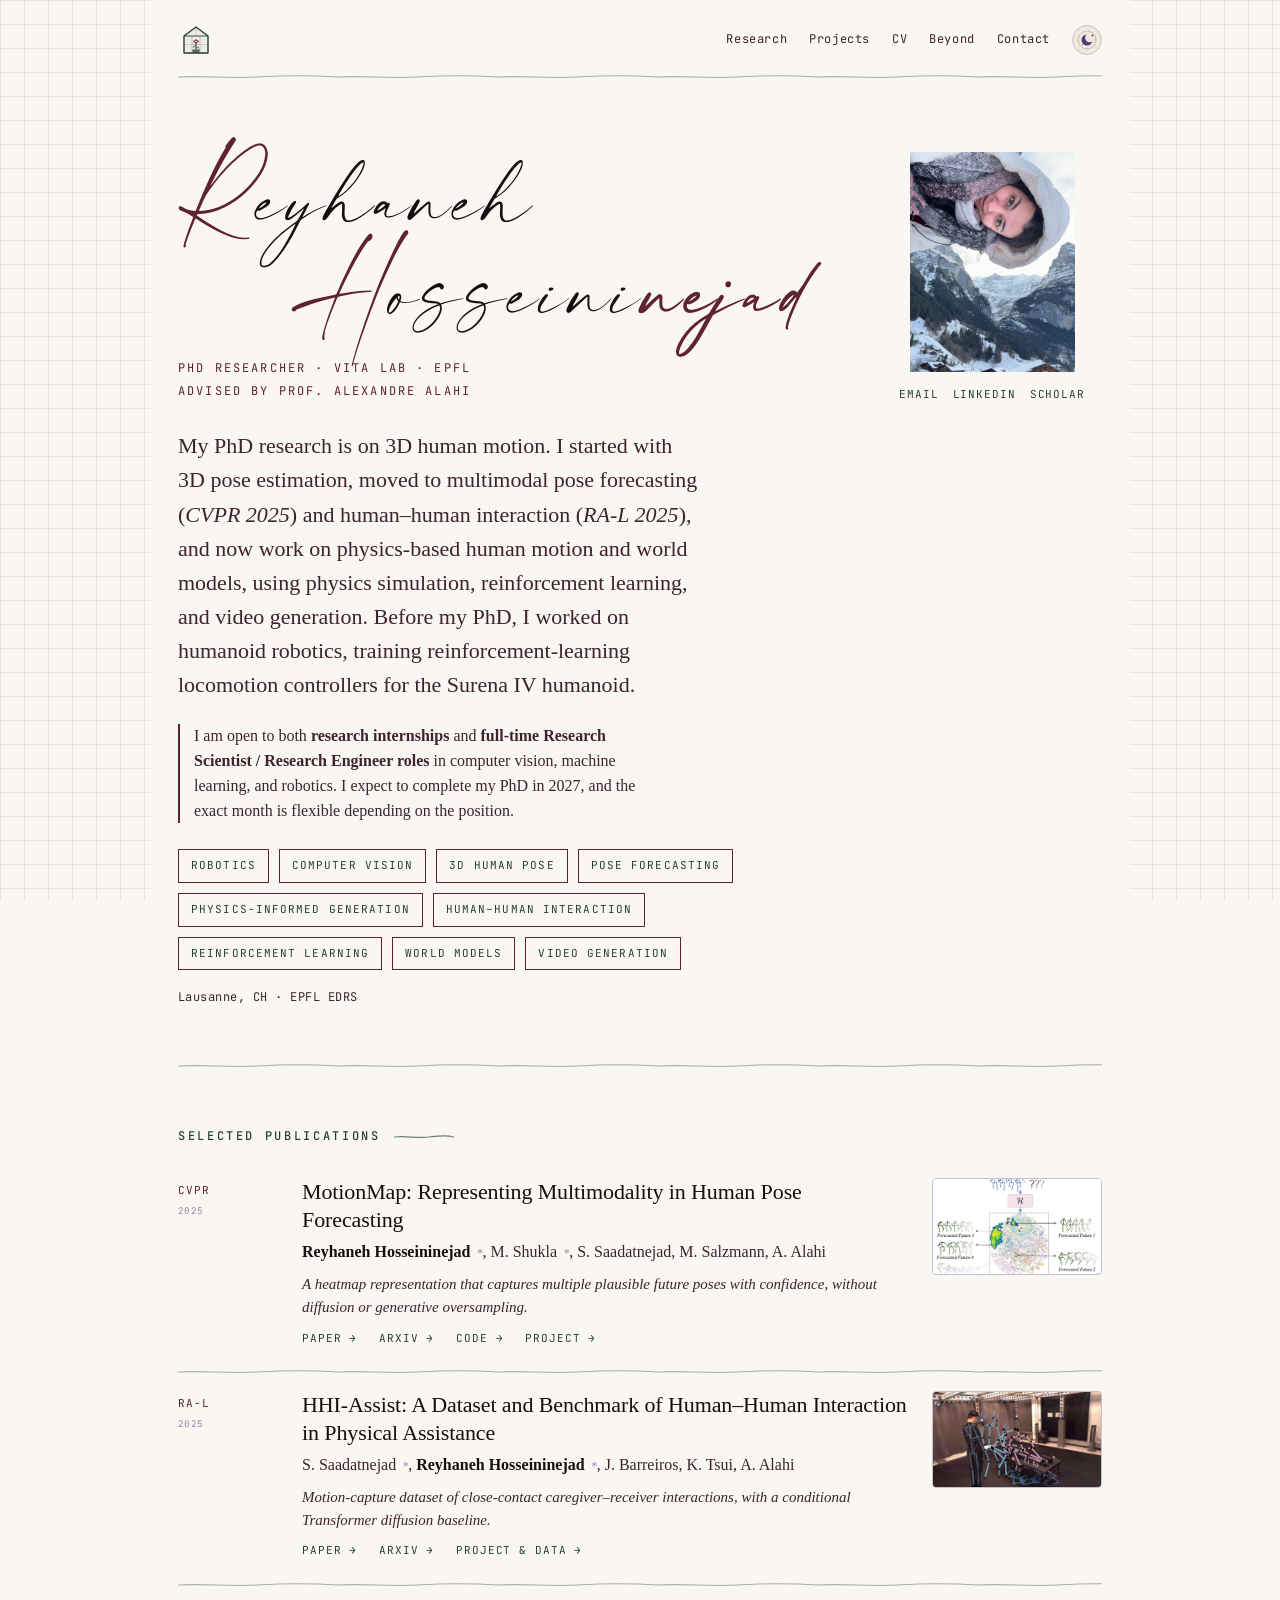
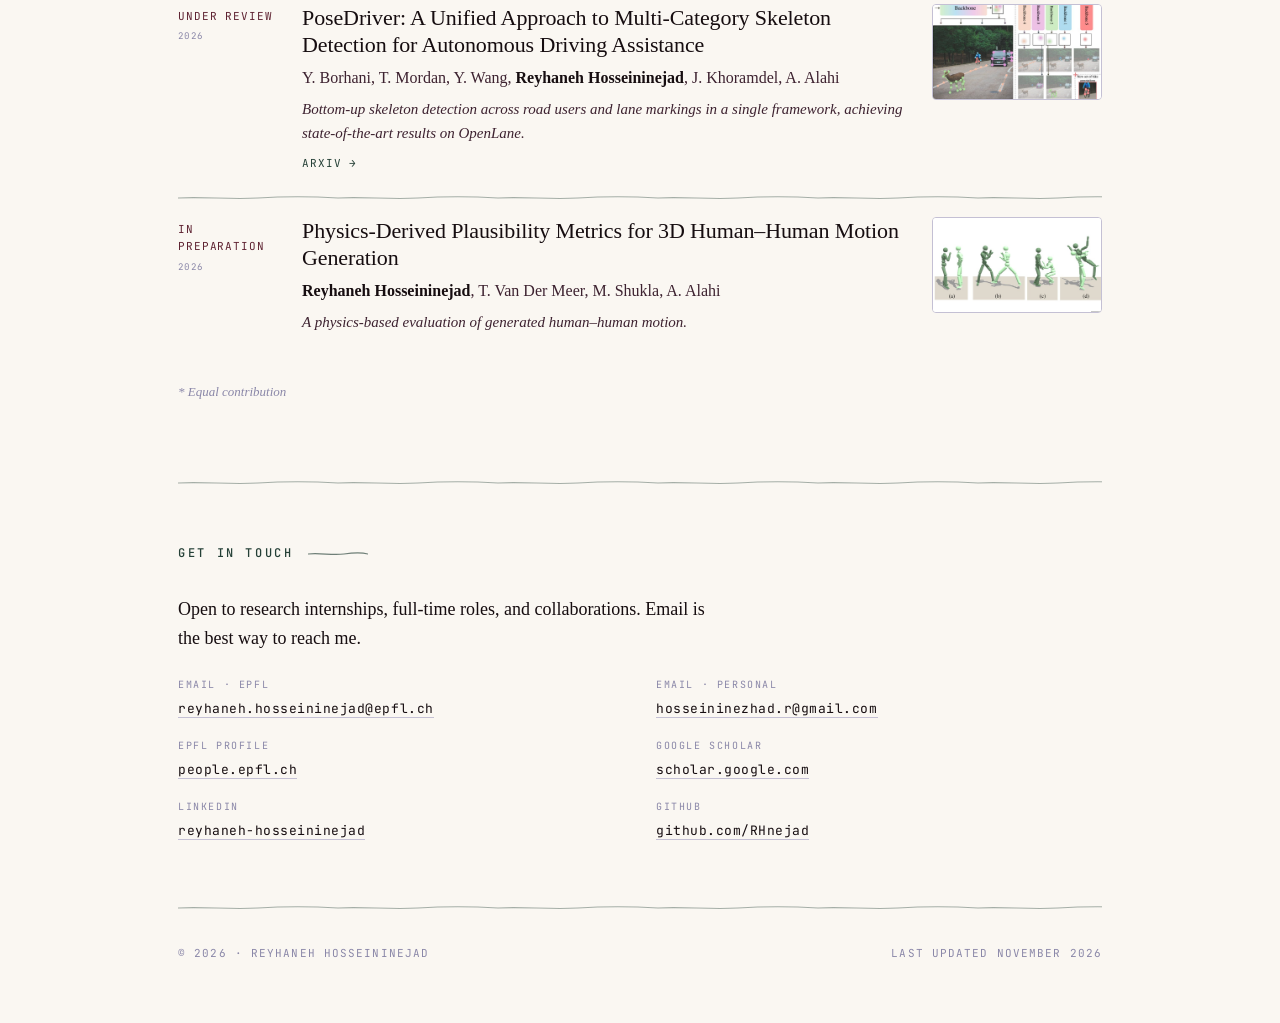
==== commit 5c8ebb36: "Update research focus, world-model text, skills and public CV - Home: fix RA-L citation, add world m" ====
--- a/index.html
+++ b/index.html
@@ -66,7 +66,7 @@
         <h1 class="name"><span class="name-accent">R</span>eyhaneh<span class="name-line2"><span class="name-accent">H</span>osseini<em>nejad</em></span></h1>
         <div class="eyebrow">PhD Researcher · <a href="https://www.epfl.ch/labs/vita/" target="_blank" rel="noopener" style="border-bottom:none;color:var(--clay-deep);">VITA Lab</a> · EPFL<span class="eyebrow-sub">Advised by <a href="https://people.epfl.ch/alexandre.alahi" target="_blank" rel="noopener" style="border-bottom:none;color:inherit;">Prof. Alexandre Alahi</a></span></div>
         <p class="lede">
-          My PhD research is on 3D human motion. I started with 3D pose estimation, moved to multimodal pose forecasting (<em>CVPR 2025</em>), and now work on physics-informed generation and evaluation of human–human interaction (<em>RA-L 2025</em>), using physics simulation and reinforcement learning. Before my PhD, I worked on humanoid robotics, training reinforcement-learning locomotion controllers for the Surena IV humanoid.
+          My PhD research is on 3D human motion. I started with 3D pose estimation, moved to multimodal pose forecasting (<em>CVPR 2025</em>) and human–human interaction (<em>RA-L 2025</em>), and now work on physics-based human motion and world models, using physics simulation, reinforcement learning, and video generation. Before my PhD, I worked on humanoid robotics, training reinforcement-learning locomotion controllers for the Surena IV humanoid.
         </p>
         <p class="job-status">
           I am open to both <strong>research internships</strong> and <strong>full-time Research Scientist / Research Engineer roles</strong> in computer vision, machine learning, and robotics. I expect to complete my PhD in 2027, and the exact month is flexible depending on the position.
@@ -79,6 +79,8 @@
           <span class="chip clay">Physics-Informed Generation</span>
           <span class="chip clay">Human–Human Interaction</span>
           <span class="chip clay">Reinforcement Learning</span>
+          <span class="chip clay">World Models</span>
+          <span class="chip clay">Video Generation</span>
         </div>
         <div class="quick" style="margin-top:18px;">
           <span>Lausanne, CH · EPFL EDRS</span>
@@ -108,16 +110,6 @@
     <h2 class="section-title">Selected Publications</h2>
 
     <article class="pub has-fig">
-      <div class="venue">In Preparation<small>2026</small></div>
-      <div>
-        <h3 class="title"><a class="pub-title-link" href="projects.html#plausibility-metrics">Physics-Derived Plausibility Metrics for 3D Human–Human Motion Generation</a></h3>
-        <p class="authors"><b>Reyhaneh Hosseininejad</b>, T. Van Der Meer, M. Shukla, A. Alahi</p>
-        <p class="pub-abstract">Metrics for evaluating generative models of human–human interaction using physical simulation, rather than statistical distance from ground truth alone.</p>
-      </div>
-      <a class="pub-fig-link" href="projects.html#plausibility-metrics" aria-label="Open project page"><img class="pub-fig" src="assets/proj-physics.jpg" alt="Physics-simulated humanoid pairs interacting" loading="lazy" /></a>
-    </article>
-
-    <article class="pub has-fig">
       <div class="venue">CVPR<small>2025</small></div>
       <div>
         <h3 class="title"><a class="pub-title-link" href="https://www.epfl.ch/labs/vita/research/prediction/motionmap/" target="_blank" rel="noopener">MotionMap: Representing Multimodality in Human Pose Forecasting</a></h3>
@@ -161,6 +153,16 @@
       <a class="pub-fig-link" href="https://arxiv.org/abs/2603.23215" target="_blank" rel="noopener" aria-label="Open project page"><img class="pub-fig" src="assets/proj-posedriver.jpg" alt="PoseDriver: skeleton detection on road users and lane markings" loading="lazy" /></a>
     </article>
 
+    <article class="pub has-fig">
+      <div class="venue">In Preparation<small>2026</small></div>
+      <div>
+        <h3 class="title"><a class="pub-title-link" href="projects.html#plausibility-metrics">Physics-Derived Plausibility Metrics for 3D Human–Human Motion Generation</a></h3>
+        <p class="authors"><b>Reyhaneh Hosseininejad</b>, T. Van Der Meer, M. Shukla, A. Alahi</p>
+        <p class="pub-abstract">A physics-based evaluation of generated human–human motion.</p>
+      </div>
+      <a class="pub-fig-link" href="projects.html#plausibility-metrics" aria-label="Open project page"><img class="pub-fig" src="assets/proj-physics.jpg" alt="Physics-simulated humanoid pairs interacting" loading="lazy" /></a>
+    </article>
+
     <p class="equal-note"><span class="equal">*</span> Equal contribution</p>
 
   </section>
@@ -169,7 +171,7 @@
   <section id="contact">
     <h2 class="section-title">Get in touch</h2>
     <p class="prose" style="max-width:60ch;">
-      Open to research collaborations and academic discussions. Email is the best way to reach me.
+      Open to research internships, full-time roles, and collaborations. Email is the best way to reach me.
     </p>
     <div class="contact-grid" style="margin-top:24px;">
       <div>
@@ -203,7 +205,7 @@
   <footer>
     <div class="row">
       <div>© <span id="year">2026</span> · Reyhaneh Hosseininejad</div>
-      <div>Last updated October 2026</div>
+      <div>Last updated November 2026</div>
     </div>
   </footer>
 
